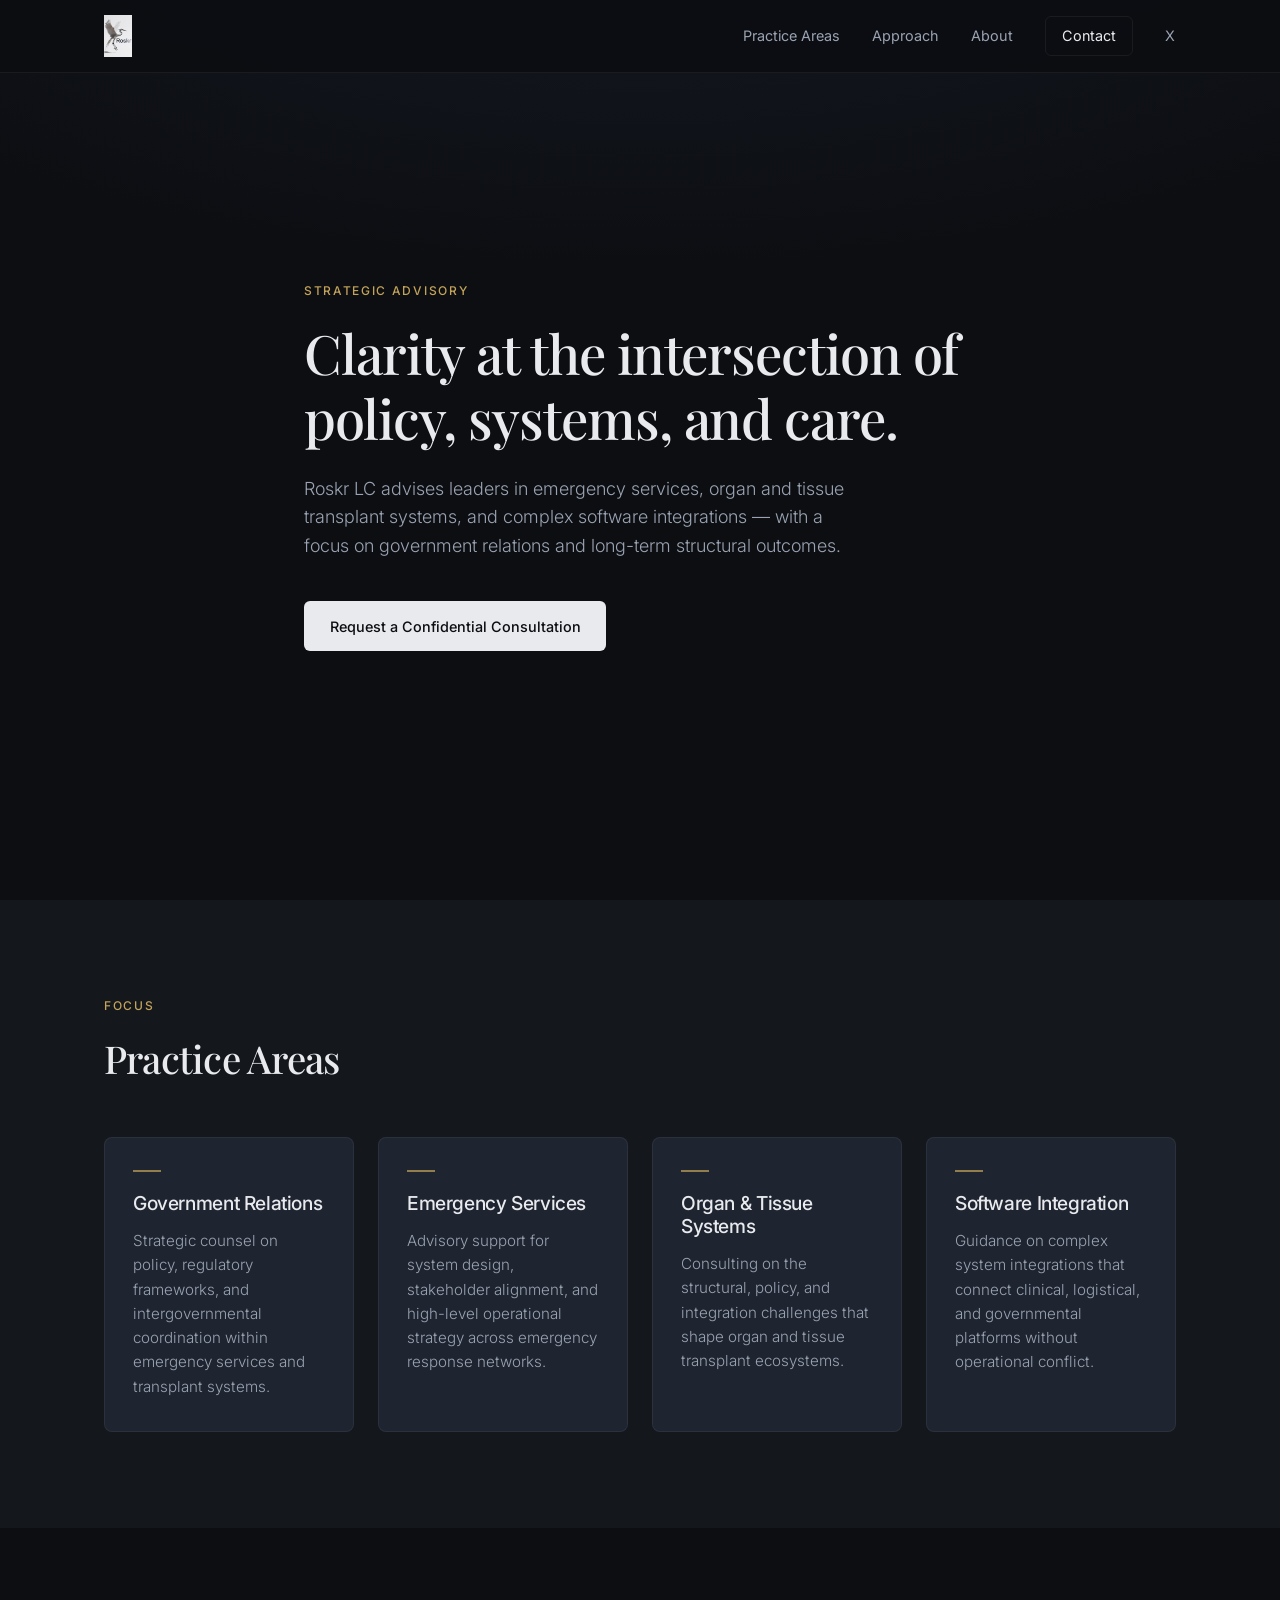
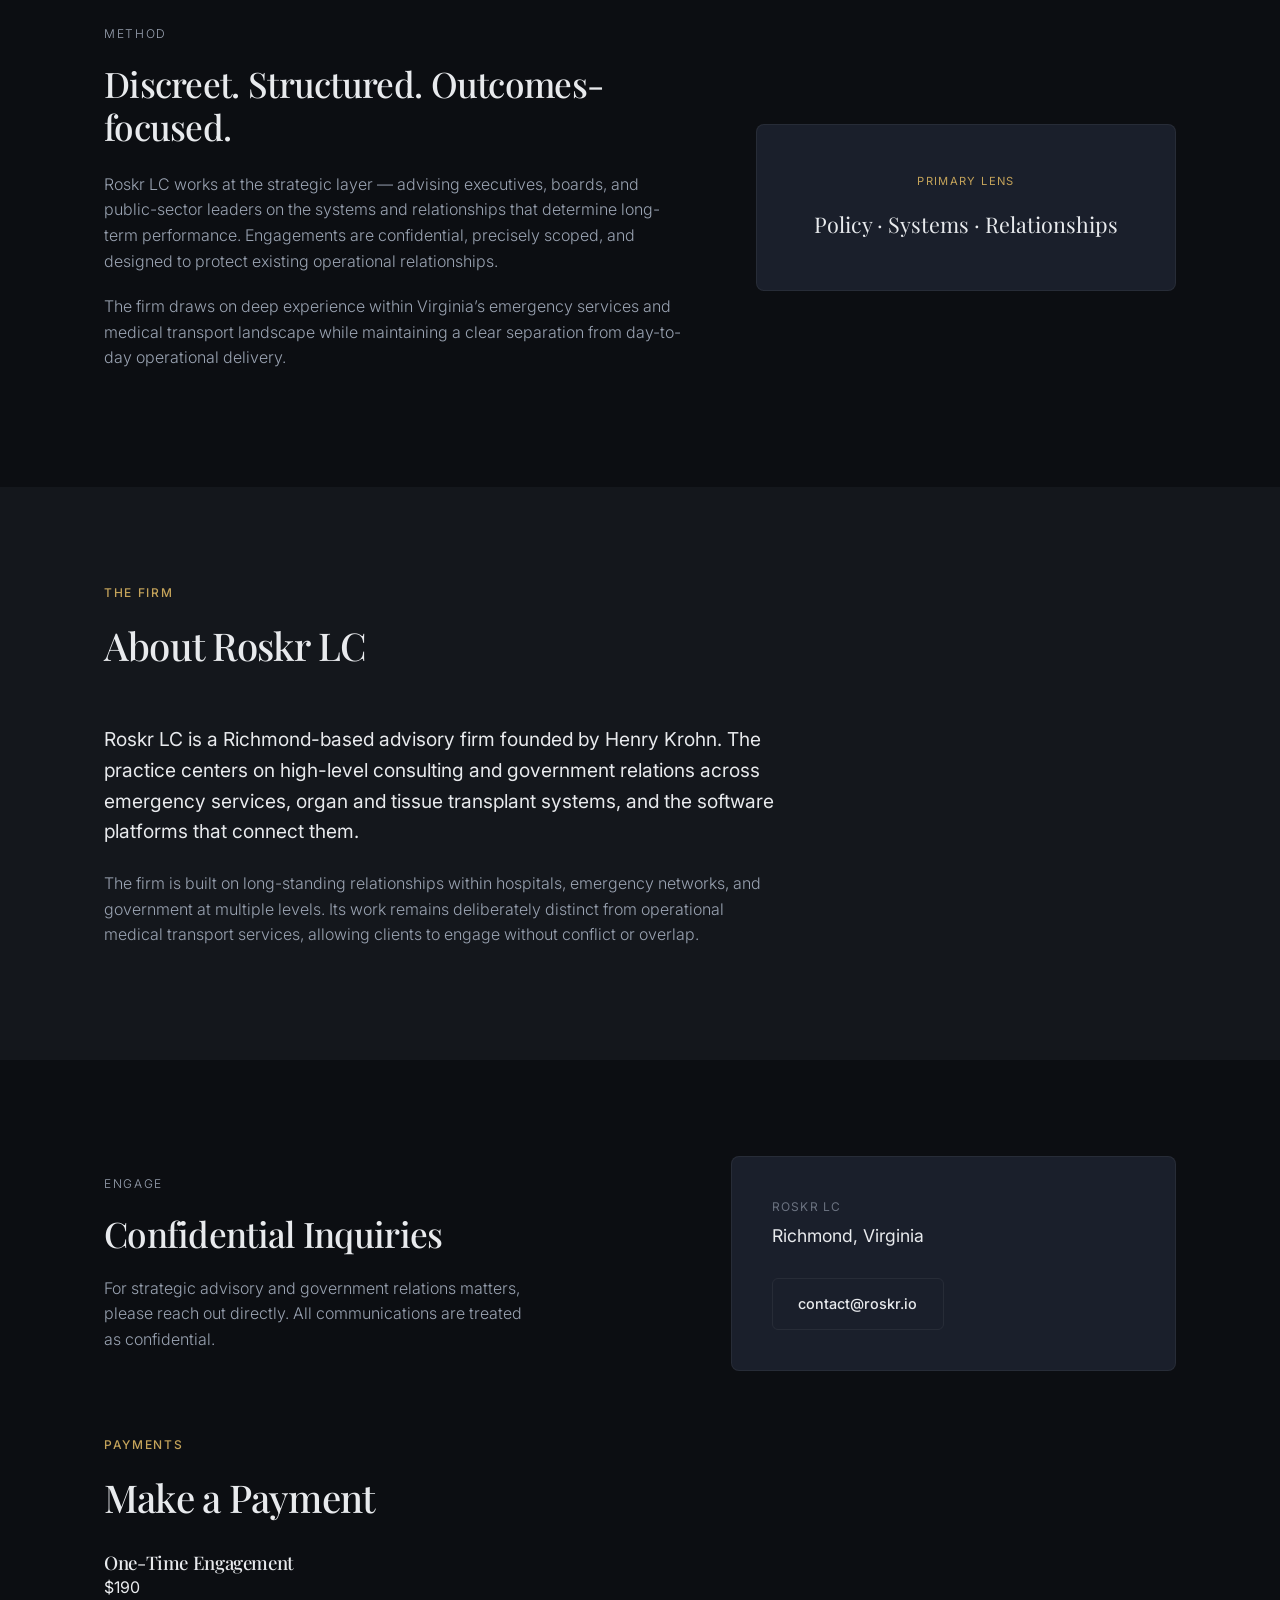
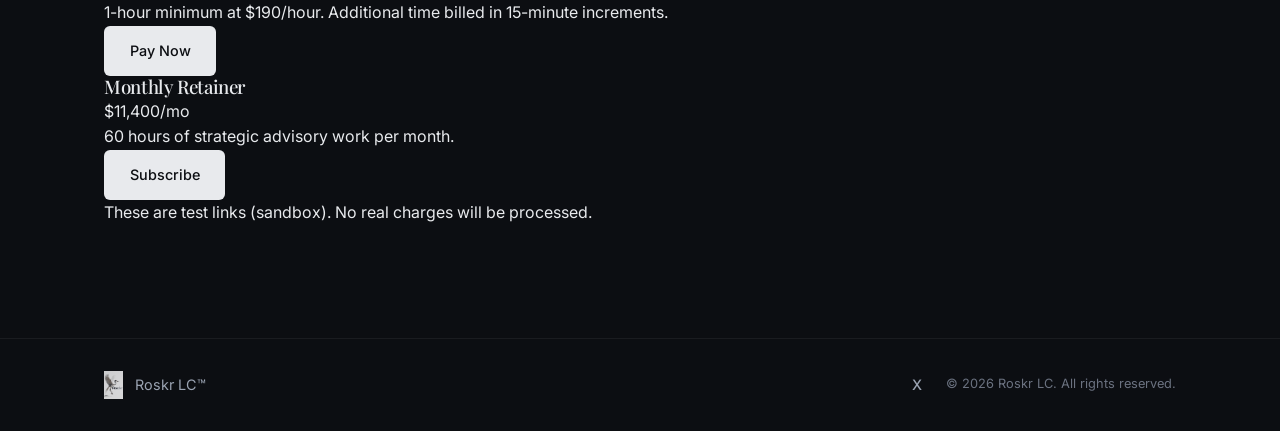
==== index.html @ a901e057 "Add Make a Payment section with Stripe test links" ====
<!DOCTYPE html>
<html lang="en">
<head>
  <meta charset="UTF-8">
  <meta name="viewport" content="width=device-width, initial-scale=1.0">
  <title>Roskr LC | Strategic Consulting & Government Relations</title>
  <meta name="description" content="Roskr LC provides high-level consulting and government relations services in emergency services, organ and tissue transplant systems, and software integrations.">
  <link rel="icon" type="image/png" href="favicon.png">
  <link rel="stylesheet" href="styles.css">
  <link rel="preconnect" href="https://fonts.googleapis.com">
  <link rel="preconnect" href="https://fonts.gstatic.com" crossorigin>
  <link href="https://fonts.googleapis.com/css2?family=Inter:wght@300;400;500;600&family=Playfair+Display:wght@500;600&display=swap" rel="stylesheet">
</head>
<body>
  <!-- Navigation -->
  <header class="header">
    <div class="container header-inner">
      <a href="#" class="logo">
        <img src="logo.png" alt="Roskr" class="logo-img">
      </a>

      <button class="nav-toggle" aria-label="Toggle menu" aria-expanded="false">
        <span></span>
        <span></span>
        <span></span>
      </button>

      <nav class="nav" id="main-nav">
        <a href="#practice">Practice Areas</a>
        <a href="#approach">Approach</a>
        <a href="#about">About</a>
        <a href="#contact" class="nav-cta">Contact</a>
        <a href="https://x.com/RoskrLC" target="_blank" rel="noopener noreferrer" class="nav-social" aria-label="Roskr LC on X">X</a>
      </nav>
    </div>
  </header>

  <!-- Hero -->
  <section class="hero">
    <div class="container hero-content">
      <p class="eyebrow">Strategic Advisory</p>
      <h1>Clarity at the intersection of policy, systems, and care.</h1>
      <p class="hero-sub">
        Roskr LC advises leaders in emergency services, organ and tissue transplant systems, and complex software integrations — with a focus on government relations and long-term structural outcomes.
      </p>
      <a href="#contact" class="btn btn-primary">Request a Confidential Consultation</a>
    </div>
  </section>

  <!-- Practice Areas -->
  <section id="practice" class="section practice">
    <div class="container">
      <div class="section-header">
        <p class="eyebrow">Focus</p>
        <h2>Practice Areas</h2>
      </div>
      <div class="practice-grid">
        <article class="practice-card">
          <div class="card-accent"></div>
          <h3>Government Relations</h3>
          <p>Strategic counsel on policy, regulatory frameworks, and intergovernmental coordination within emergency services and transplant systems.</p>
        </article>
        <article class="practice-card">
          <div class="card-accent"></div>
          <h3>Emergency Services</h3>
          <p>Advisory support for system design, stakeholder alignment, and high-level operational strategy across emergency response networks.</p>
        </article>
        <article class="practice-card">
          <div class="card-accent"></div>
          <h3>Organ & Tissue Systems</h3>
          <p>Consulting on the structural, policy, and integration challenges that shape organ and tissue transplant ecosystems.</p>
        </article>
        <article class="practice-card">
          <div class="card-accent"></div>
          <h3>Software Integration</h3>
          <p>Guidance on complex system integrations that connect clinical, logistical, and governmental platforms without operational conflict.</p>
        </article>
      </div>
    </div>
  </section>

  <!-- Approach -->
  <section id="approach" class="section approach">
    <div class="container approach-inner">
      <div class="approach-text">
        <p class="eyebrow">Method</p>
        <h2>Discreet. Structured. Outcomes-focused.</h2>
        <p>
          Roskr LC works at the strategic layer — advising executives, boards, and public-sector leaders on the systems and relationships that determine long-term performance. Engagements are confidential, precisely scoped, and designed to protect existing operational relationships.
        </p>
        <p>
          The firm draws on deep experience within Virginia’s emergency services and medical transport landscape while maintaining a clear separation from day-to-day operational delivery.
        </p>
      </div>
      <div class="approach-visual">
        <div class="visual-panel">
          <span class="visual-label">Primary Lens</span>
          <p>Policy · Systems · Relationships</p>
        </div>
      </div>
    </div>
  </section>

  <!-- About -->
  <section id="about" class="section about">
    <div class="container">
      <div class="section-header">
        <p class="eyebrow">The Firm</p>
        <h2>About Roskr LC</h2>
      </div>
      <div class="about-content">
        <p class="lead">
          Roskr LC is a Richmond-based advisory firm founded by Henry Krohn. The practice centers on high-level consulting and government relations across emergency services, organ and tissue transplant systems, and the software platforms that connect them.
        </p>
        <p>
          The firm is built on long-standing relationships within hospitals, emergency networks, and government at multiple levels. Its work remains deliberately distinct from operational medical transport services, allowing clients to engage without conflict or overlap.
        </p>
      </div>
    </div>
  </section>

  <!-- Contact -->
  <section id="contact" class="section contact">
    <div class="container contact-inner">
      <div class="contact-text">
        <p class="eyebrow">Engage</p>
        <h2>Confidential Inquiries</h2>
        <p>
          For strategic advisory and government relations matters, please reach out directly. All communications are treated as confidential.
        </p>
      </div>
      <div class="contact-card">
        <p class="contact-label">Roskr LC</p>
        <p class="contact-detail">Richmond, Virginia</p>
        <a href="mailto:contact@roskr.io" class="btn btn-secondary">contact@roskr.io</a>
      </div>
    </div>

    <!-- Payments -->
    <div class="container payments-block">
      <div class="section-header" style="margin-top: 4rem; margin-bottom: 2rem;">
        <p class="eyebrow">Payments</p>
        <h2>Make a Payment</h2>
      </div>
      <div class="payments-grid">
        <div class="payment-card">
          <h3>One-Time Engagement</h3>
          <p class="payment-price">$190</p>
          <p class="payment-desc">1-hour minimum at $190/hour. Additional time billed in 15-minute increments.</p>
          <a href="https://buy.stripe.com/test_cNi00jgn78kScLZ8E8cwg00" target="_blank" rel="noopener" class="btn btn-primary">Pay Now</a>
        </div>
        <div class="payment-card">
          <h3>Monthly Retainer</h3>
          <p class="payment-price">$11,400<span>/mo</span></p>
          <p class="payment-desc">60 hours of strategic advisory work per month.</p>
          <a href="https://buy.stripe.com/test_aFa7sLeeZ30y6nBaMgcwg01" target="_blank" rel="noopener" class="btn btn-primary">Subscribe</a>
        </div>
      </div>
      <p class="payment-note">These are test links (sandbox). No real charges will be processed.</p>
    </div>
  </section>

  <!-- Footer -->
  <footer class="footer">
    <div class="container footer-inner">
      <div class="footer-brand">
        <img src="logo.png" alt="Roskr" class="footer-logo">
        <span>Roskr LC™</span>
      </div>
      <div class="footer-right">
        <a href="https://x.com/RoskrLC" target="_blank" rel="noopener noreferrer" class="footer-x">X</a>
        <p class="footer-copy">© 2026 Roskr LC. All rights reserved.</p>
      </div>
    </div>
  </footer>

  <script>
    const toggle = document.querySelector('.nav-toggle');
    const nav = document.getElementById('main-nav');

    toggle.addEventListener('click', () => {
      const isOpen = nav.classList.toggle('open');
      toggle.setAttribute('aria-expanded', isOpen);
      toggle.classList.toggle('active', isOpen);
    });

    // Close menu when a link is clicked
    nav.querySelectorAll('a').forEach(link => {
      link.addEventListener('click', () => {
        nav.classList.remove('open');
        toggle.classList.remove('active');
        toggle.setAttribute('aria-expanded', 'false');
      });
    });
  </script>
</body>
</html>
---- styles.css ----
/* ========================================
   Roskr LC — Elevated Dark Theme
   Dominant: Charcoal + Navy
   Accent: Minimal muted gold
   ======================================== */

:root {
  --bg-deep: #0c0e12;
  --bg-charcoal: #14171c;
  --bg-navy: #1a1f2b;
  --bg-card: #1e2430;
  --text-primary: #e8eaed;
  --text-secondary: #9aa3b2;
  --text-muted: #6b7280;
  --accent-gold: #c4a35a;
  --accent-gold-soft: rgba(196, 163, 90, 0.15);
  --border-subtle: rgba(255, 255, 255, 0.06);
  --radius: 6px;
  --max-width: 1120px;
}

*,
*::before,
*::after {
  box-sizing: border-box;
  margin: 0;
  padding: 0;
}

html {
  scroll-behavior: smooth;
}

body {
  font-family: 'Inter', system-ui, -apple-system, sans-serif;
  background: var(--bg-deep);
  color: var(--text-primary);
  line-height: 1.6;
  font-weight: 400;
  -webkit-font-smoothing: antialiased;
}

h1, h2, h3 {
  font-family: 'Playfair Display', Georgia, serif;
  font-weight: 500;
  line-height: 1.2;
  letter-spacing: -0.02em;
}

a {
  color: inherit;
  text-decoration: none;
}

img {
  max-width: 100%;
  display: block;
}

.container {
  width: 100%;
  max-width: var(--max-width);
  margin: 0 auto;
  padding: 0 1.5rem;
}

/* ---------- Header ---------- */
.header {
  position: fixed;
  top: 0;
  left: 0;
  right: 0;
  z-index: 100;
  background: rgba(12, 14, 18, 0.92);
  backdrop-filter: blur(12px);
  border-bottom: 1px solid var(--border-subtle);
}

.header-inner {
  display: flex;
  align-items: center;
  justify-content: space-between;
  height: 72px;
  position: relative;
}

.logo {
  display: flex;
  align-items: center;
}

.logo-img {
  height: 42px;
  width: auto;
}

.nav {
  display: flex;
  align-items: center;
  gap: 2rem;
}

.nav a {
  font-size: 0.9rem;
  font-weight: 400;
  color: var(--text-secondary);
  transition: color 0.2s ease;
}

.nav a:hover {
  color: var(--text-primary);
}

.nav-cta {
  padding: 0.45rem 1rem;
  border: 1px solid var(--border-subtle);
  border-radius: var(--radius);
  color: var(--text-primary) !important;
  transition: border-color 0.2s ease, background 0.2s ease;
}

.nav-cta:hover {
  border-color: var(--accent-gold);
  background: var(--accent-gold-soft);
}

.nav-social {
  font-weight: 500;
  letter-spacing: 0.05em;
}

/* Hamburger button */
.nav-toggle {
  display: none;
  flex-direction: column;
  justify-content: center;
  gap: 5px;
  width: 32px;
  height: 32px;
  background: none;
  border: none;
  cursor: pointer;
  padding: 0;
  z-index: 110;
}

.nav-toggle span {
  display: block;
  width: 22px;
  height: 2px;
  background: var(--text-primary);
  transition: all 0.25s ease;
  border-radius: 1px;
}

.nav-toggle.active span:nth-child(1) {
  transform: translateY(7px) rotate(45deg);
}

.nav-toggle.active span:nth-child(2) {
  opacity: 0;
}

.nav-toggle.active span:nth-child(3) {
  transform: translateY(-7px) rotate(-45deg);
}

/* ---------- Hero ---------- */
.hero {
  min-height: 100vh;
  display: flex;
  align-items: center;
  padding: 8rem 0 6rem;
  background: 
    radial-gradient(ellipse 80% 50% at 50% -20%, rgba(26, 31, 43, 0.8), transparent),
    var(--bg-deep);
}

.hero-content {
  max-width: 720px;
}

.eyebrow {
  font-size: 0.75rem;
  font-weight: 500;
  letter-spacing: 0.14em;
  text-transform: uppercase;
  color: var(--accent-gold);
  margin-bottom: 1.25rem;
}

.hero h1 {
  font-size: clamp(2.4rem, 5vw, 3.4rem);
  margin-bottom: 1.5rem;
  color: var(--text-primary);
}

.hero-sub {
  font-size: 1.125rem;
  color: var(--text-secondary);
  max-width: 540px;
  margin-bottom: 2.5rem;
  font-weight: 300;
}

/* ---------- Buttons ---------- */
.btn {
  display: inline-block;
  padding: 0.85rem 1.6rem;
  font-size: 0.9rem;
  font-weight: 500;
  border-radius: var(--radius);
  transition: all 0.2s ease;
}

.btn-primary {
  background: var(--text-primary);
  color: var(--bg-deep);
}

.btn-primary:hover {
  background: #fff;
  transform: translateY(-1px);
}

.btn-secondary {
  border: 1px solid var(--border-subtle);
  color: var(--text-primary);
}

.btn-secondary:hover {
  border-color: var(--accent-gold);
  background: var(--accent-gold-soft);
}

/* ---------- Sections ---------- */
.section {
  padding: 6rem 0;
}

.section-header {
  margin-bottom: 3.5rem;
}

.section-header h2 {
  font-size: clamp(1.9rem, 3.5vw, 2.4rem);
  margin-top: 0.5rem;
}

/* ---------- Practice Areas ---------- */
.practice {
  background: var(--bg-charcoal);
}

.practice-grid {
  display: grid;
  grid-template-columns: repeat(auto-fit, minmax(240px, 1fr));
  gap: 1.5rem;
}

.practice-card {
  background: var(--bg-card);
  border: 1px solid var(--border-subtle);
  border-radius: 8px;
  padding: 2rem 1.75rem;
  position: relative;
  transition: border-color 0.25s ease, transform 0.25s ease;
}

.practice-card:hover {
  border-color: rgba(196, 163, 90, 0.25);
  transform: translateY(-2px);
}

.card-accent {
  width: 28px;
  height: 2px;
  background: var(--accent-gold);
  margin-bottom: 1.25rem;
  opacity: 0.7;
}

.practice-card h3 {
  font-size: 1.2rem;
  margin-bottom: 0.85rem;
  font-family: 'Inter', sans-serif;
  font-weight: 500;
}

.practice-card p {
  font-size: 0.95rem;
  color: var(--text-secondary);
  font-weight: 300;
}

/* ---------- Approach ---------- */
.approach {
  background: var(--bg-deep);
}

.approach-inner {
  display: grid;
  grid-template-columns: 1.4fr 1fr;
  gap: 4rem;
  align-items: center;
}

.approach-text h2 {
  font-size: clamp(1.8rem, 3vw, 2.2rem);
  margin: 0.75rem 0 1.5rem;
}

.approach-text p {
  color: var(--text-secondary);
  margin-bottom: 1.25rem;
  font-weight: 300;
}

.visual-panel {
  background: var(--bg-navy);
  border: 1px solid var(--border-subtle);
  border-radius: 8px;
  padding: 3rem 2.5rem;
  text-align: center;
}

.visual-label {
  display: block;
  font-size: 0.7rem;
  letter-spacing: 0.12em;
  text-transform: uppercase;
  color: var(--accent-gold);
  margin-bottom: 1rem;
}

.visual-panel p {
  font-family: 'Playfair Display', serif;
  font-size: 1.35rem;
  color: var(--text-primary);
}

/* ---------- About ---------- */
.about {
  background: var(--bg-charcoal);
}

.about-content {
  max-width: 680px;
}

.about-content .lead {
  font-size: 1.2rem;
  color: var(--text-primary);
  margin-bottom: 1.5rem;
  font-weight: 400;
}

.about-content p {
  color: var(--text-secondary);
  font-weight: 300;
  margin-bottom: 1rem;
}

/* ---------- Contact ---------- */
.contact {
  background: var(--bg-deep);
  padding-bottom: 7rem;
}

.contact-inner {
  display: grid;
  grid-template-columns: 1.3fr 1fr;
  gap: 3rem;
  align-items: center;
}

.contact-text h2 {
  font-size: clamp(1.8rem, 3vw, 2.2rem);
  margin: 0.75rem 0 1.25rem;
}

.contact-text p {
  color: var(--text-secondary);
  font-weight: 300;
  max-width: 420px;
}

.contact-card {
  background: var(--bg-navy);
  border: 1px solid var(--border-subtle);
  border-radius: 8px;
  padding: 2.5rem;
}

.contact-label {
  font-size: 0.75rem;
  letter-spacing: 0.1em;
  text-transform: uppercase;
  color: var(--text-muted);
  margin-bottom: 0.35rem;
}

.contact-detail {
  font-size: 1.1rem;
  margin-bottom: 1.75rem;
  color: var(--text-primary);
}

/* ---------- Footer ---------- */
.footer {
  border-top: 1px solid var(--border-subtle);
  padding: 2rem 0;
  background: var(--bg-deep);
}

.footer-inner {
  display: flex;
  align-items: center;
  justify-content: space-between;
}

.footer-brand {
  display: flex;
  align-items: center;
  gap: 0.75rem;
  font-size: 0.9rem;
  color: var(--text-secondary);
}

.footer-logo {
  height: 28px;
  width: auto;
  opacity: 0.9;
}

.footer-right {
  display: flex;
  align-items: center;
  gap: 1.5rem;
}

.footer-x {
  font-size: 0.9rem;
  font-weight: 500;
  color: var(--text-secondary);
  transition: color 0.2s ease;
}

.footer-x:hover {
  color: var(--accent-gold);
}

.footer-copy {
  font-size: 0.8rem;
  color: var(--text-muted);
}

/* ---------- Responsive ---------- */
@media (max-width: 800px) {
  .nav-toggle {
    display: flex;
  }

  .nav {
    display: none;
    position: absolute;
    top: 72px;
    left: 0;
    right: 0;
    background: rgba(12, 14, 18, 0.98);
    backdrop-filter: blur(16px);
    flex-direction: column;
    align-items: stretch;
    gap: 0;
    padding: 1rem 0;
    border-bottom: 1px solid var(--border-subtle);
  }

  .nav.open {
    display: flex;
  }

  .nav a {
    padding: 1rem 1.5rem;
    font-size: 1rem;
    border-bottom: 1px solid var(--border-subtle);
  }

  .nav a:last-child {
    border-bottom: none;
  }

  .nav-cta {
    margin: 0.75rem 1.5rem;
    text-align: center;
  }

  .hero {
    padding: 7rem 0 4rem;
  }

  .approach-inner,
  .contact-inner {
    grid-template-columns: 1fr;
    gap: 2.5rem;
  }

  .footer-inner {
    flex-direction: column;
    gap: 1rem;
    text-align: center;
  }

  .footer-right {
    flex-direction: column;
    gap: 0.5rem;
  }
}

@media (max-width: 500px) {
  .practice-grid {
    grid-template-columns: 1fr;
  }
}
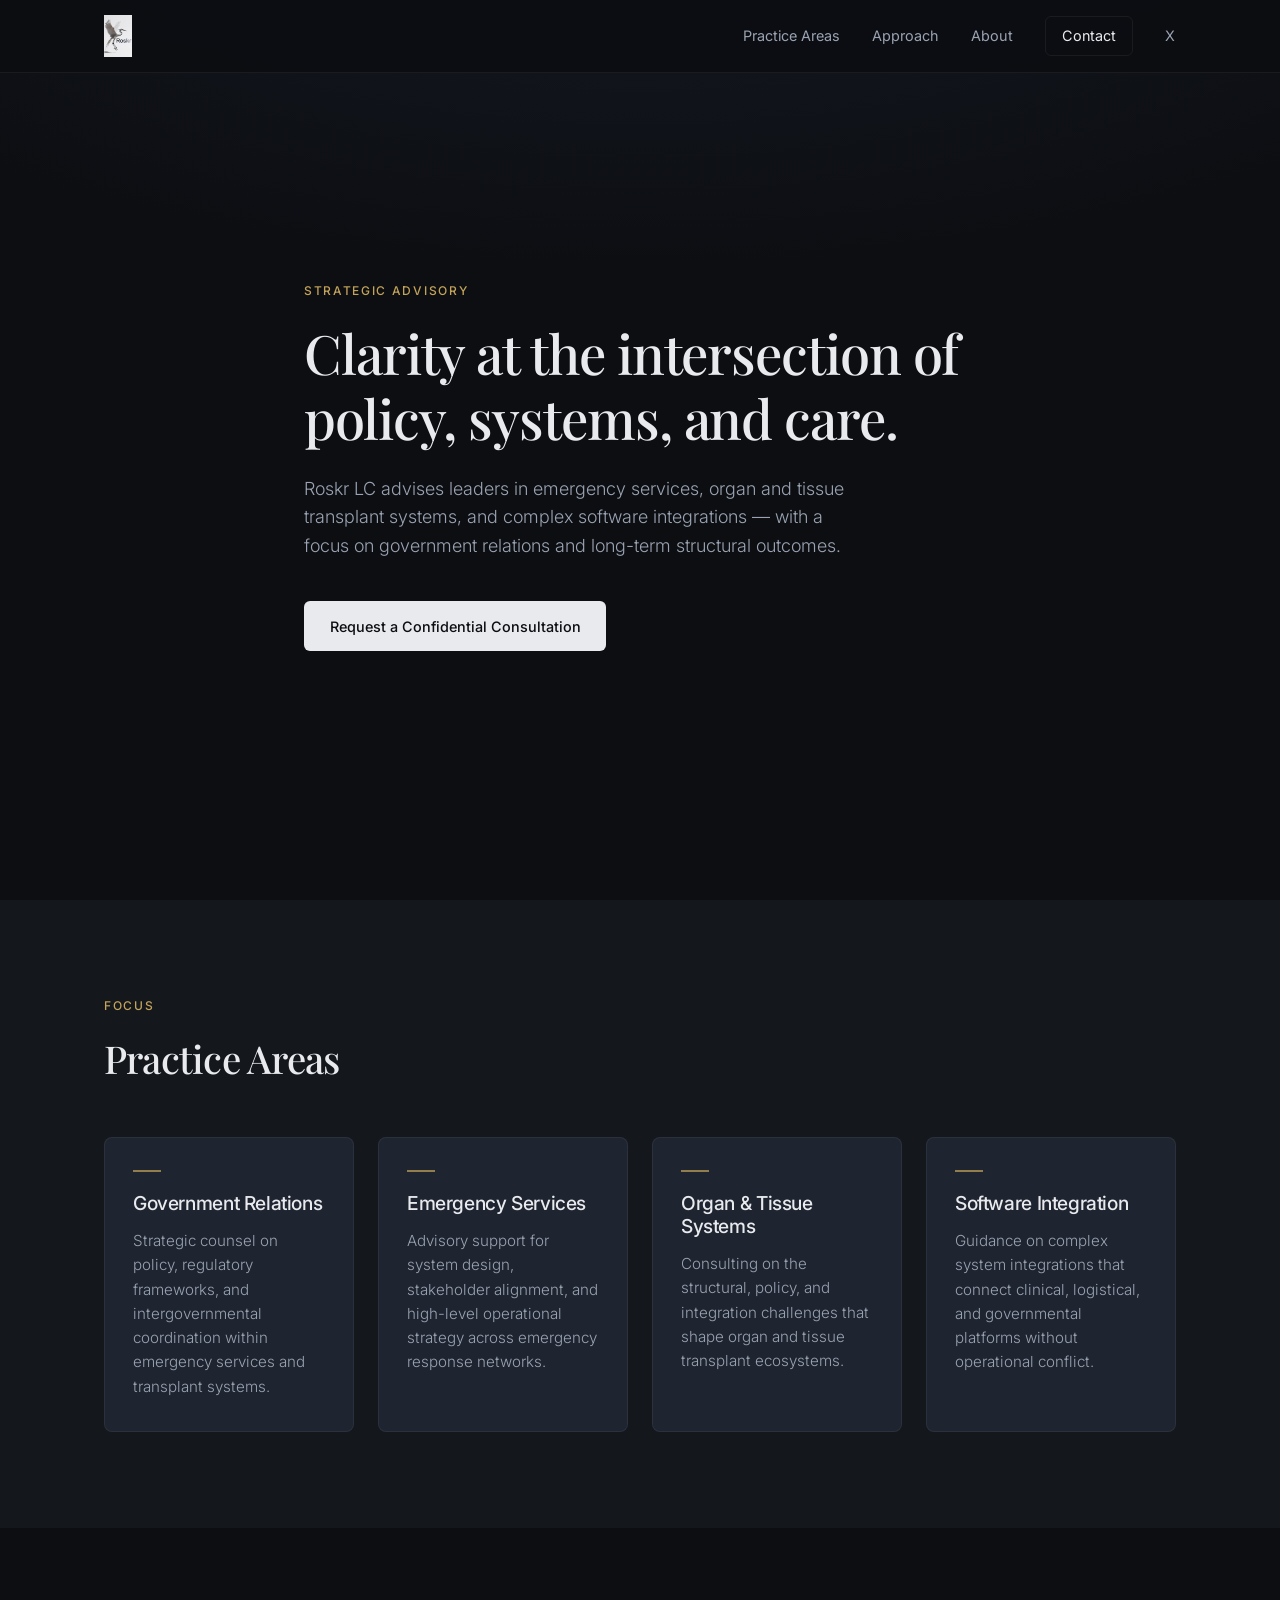
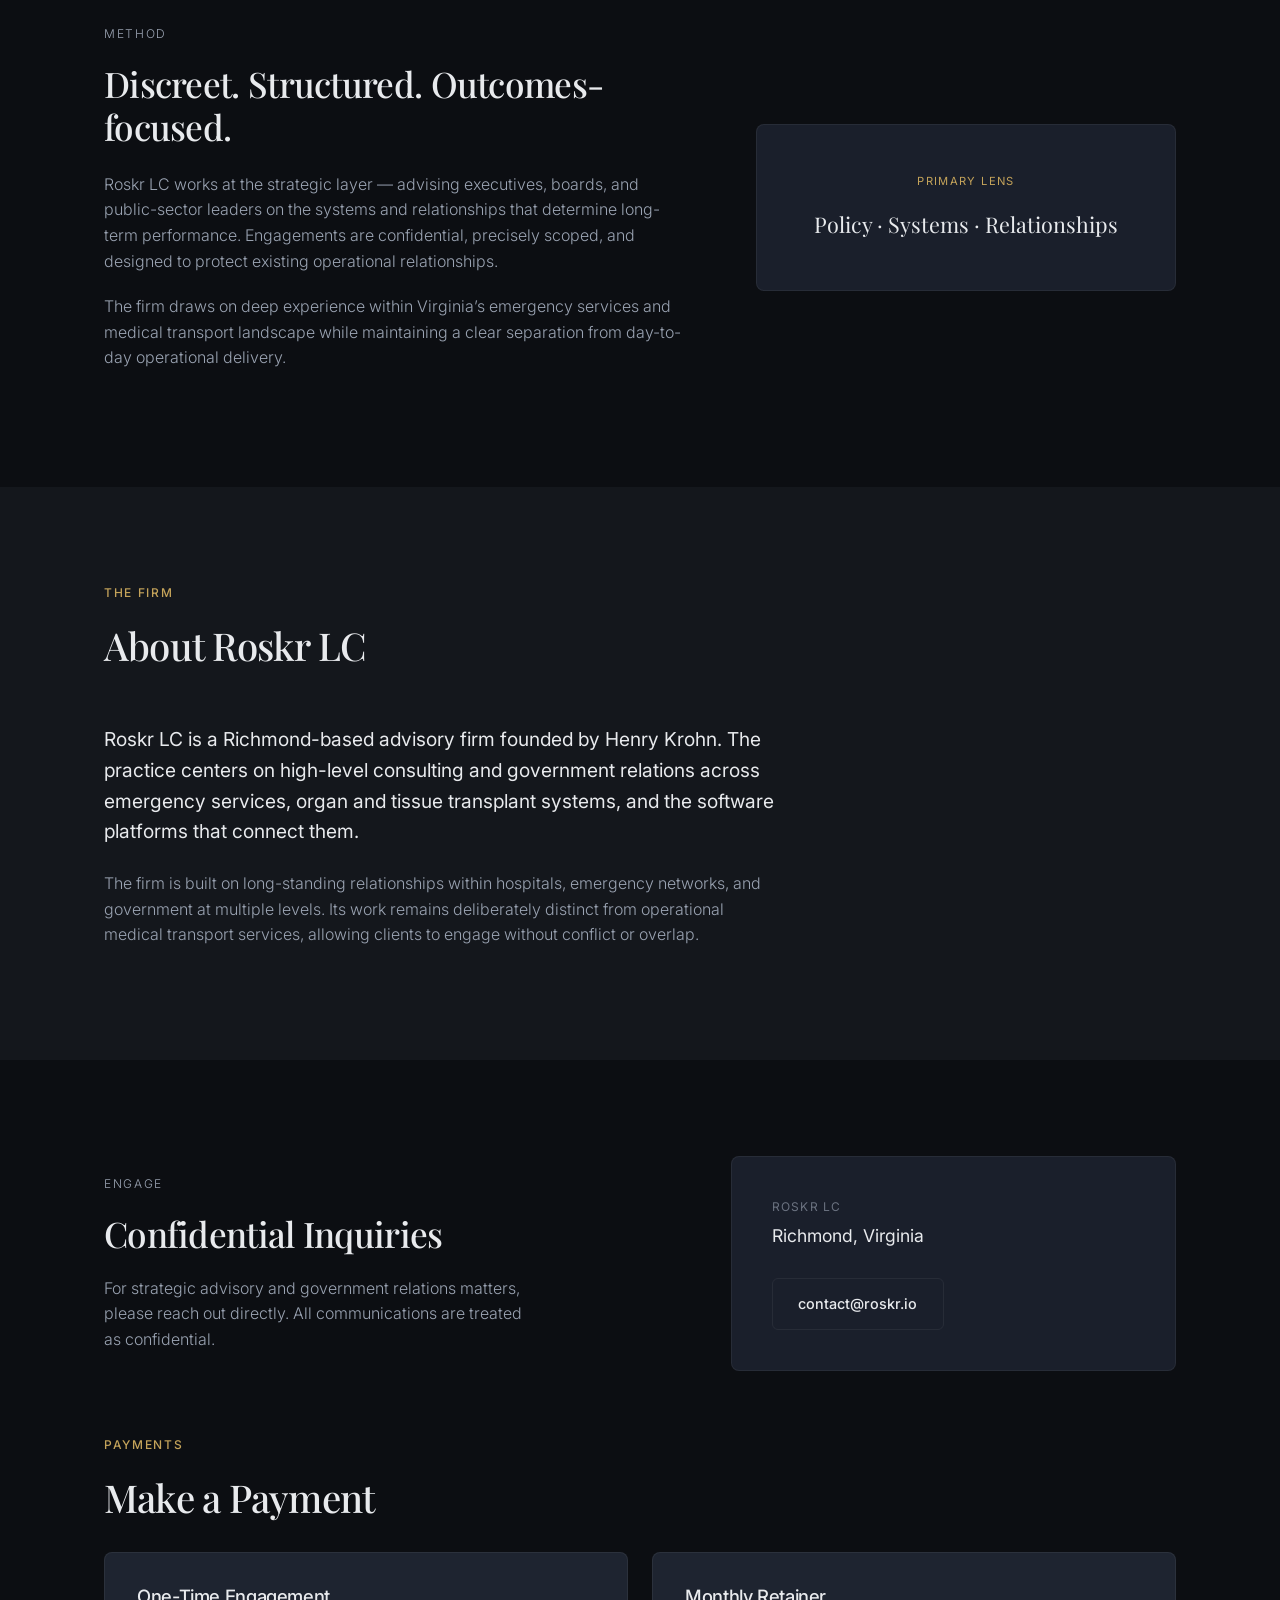
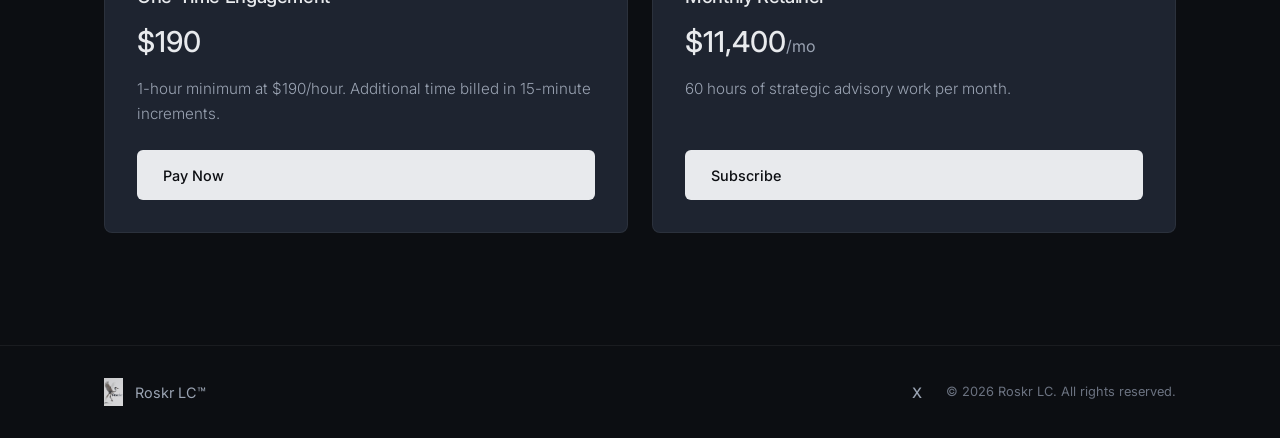
==== commit 5dfb08e5: "Switch payment links to live mode" ====
--- a/index.html
+++ b/index.html
@@ -147,16 +147,15 @@
           <h3>One-Time Engagement</h3>
           <p class="payment-price">$190</p>
           <p class="payment-desc">1-hour minimum at $190/hour. Additional time billed in 15-minute increments.</p>
-          <a href="https://buy.stripe.com/test_cNi00jgn78kScLZ8E8cwg00" target="_blank" rel="noopener" class="btn btn-primary">Pay Now</a>
+          <a href="https://buy.stripe.com/3cIfZhelK563eqT54JfnO00" target="_blank" rel="noopener" class="btn btn-primary">Pay Now</a>
         </div>
         <div class="payment-card">
           <h3>Monthly Retainer</h3>
           <p class="payment-price">$11,400<span>/mo</span></p>
           <p class="payment-desc">60 hours of strategic advisory work per month.</p>
-          <a href="https://buy.stripe.com/test_aFa7sLeeZ30y6nBaMgcwg01" target="_blank" rel="noopener" class="btn btn-primary">Subscribe</a>
+          <a href="https://buy.stripe.com/3cIdR97Xm56382v54JfnO01" target="_blank" rel="noopener" class="btn btn-primary">Subscribe</a>
         </div>
       </div>
-      <p class="payment-note">These are test links (sandbox). No real charges will be processed.</p>
     </div>
   </section>
 
--- a/styles.css
+++ b/styles.css
@@ -406,6 +406,61 @@
   color: var(--text-primary);
 }
 
+/* ---------- Payments ---------- */
+.payments-block {
+  margin-top: 1rem;
+}
+
+.payments-grid {
+  display: grid;
+  grid-template-columns: repeat(auto-fit, minmax(280px, 1fr));
+  gap: 1.5rem;
+}
+
+.payment-card {
+  background: var(--bg-card);
+  border: 1px solid var(--border-subtle);
+  border-radius: 8px;
+  padding: 2rem;
+  display: flex;
+  flex-direction: column;
+}
+
+.payment-card h3 {
+  font-family: 'Inter', sans-serif;
+  font-size: 1.15rem;
+  font-weight: 500;
+  margin-bottom: 0.75rem;
+}
+
+.payment-price {
+  font-size: 1.8rem;
+  font-weight: 500;
+  color: var(--text-primary);
+  margin-bottom: 0.75rem;
+}
+
+.payment-price span {
+  font-size: 1rem;
+  color: var(--text-secondary);
+  font-weight: 400;
+}
+
+.payment-desc {
+  font-size: 0.95rem;
+  color: var(--text-secondary);
+  font-weight: 300;
+  margin-bottom: 1.5rem;
+  flex-grow: 1;
+}
+
+.payment-note {
+  margin-top: 1.5rem;
+  font-size: 0.85rem;
+  color: var(--text-muted);
+  text-align: center;
+}
+
 /* ---------- Footer ---------- */
 .footer {
   border-top: 1px solid var(--border-subtle);
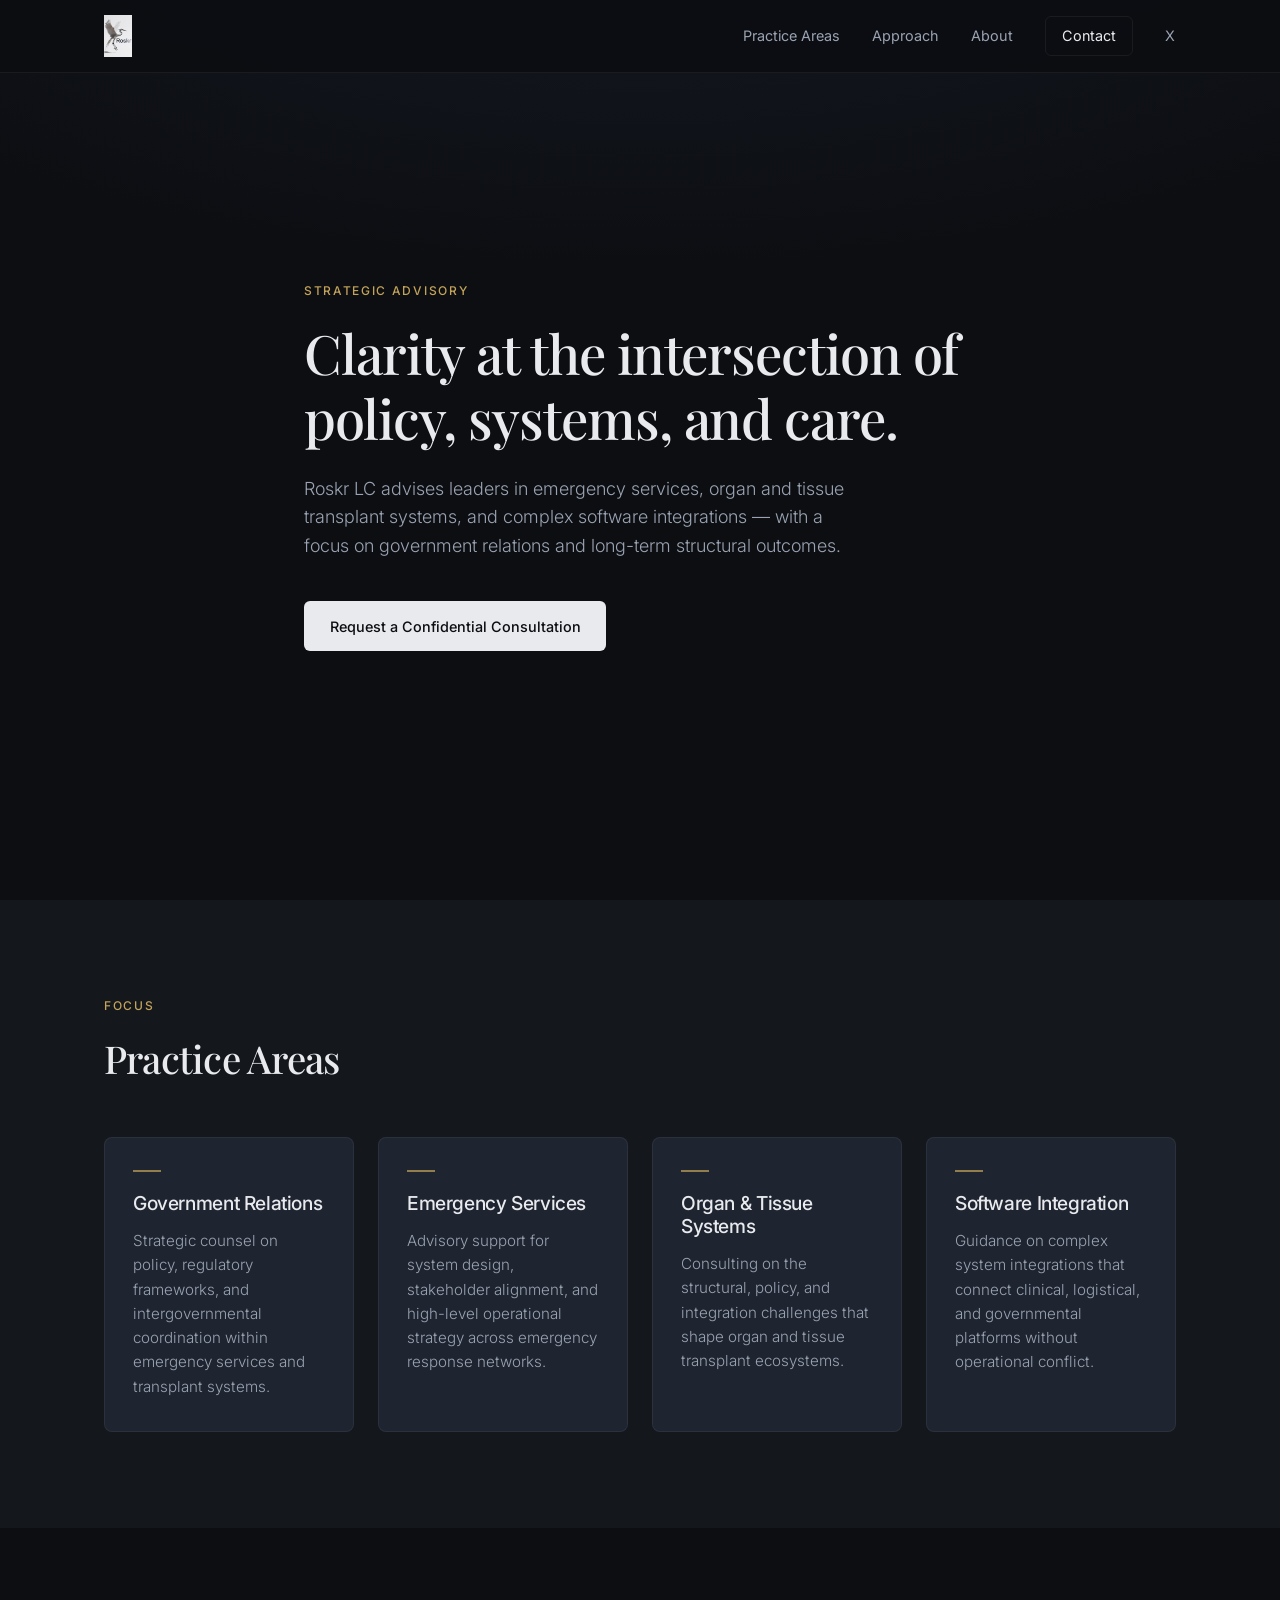
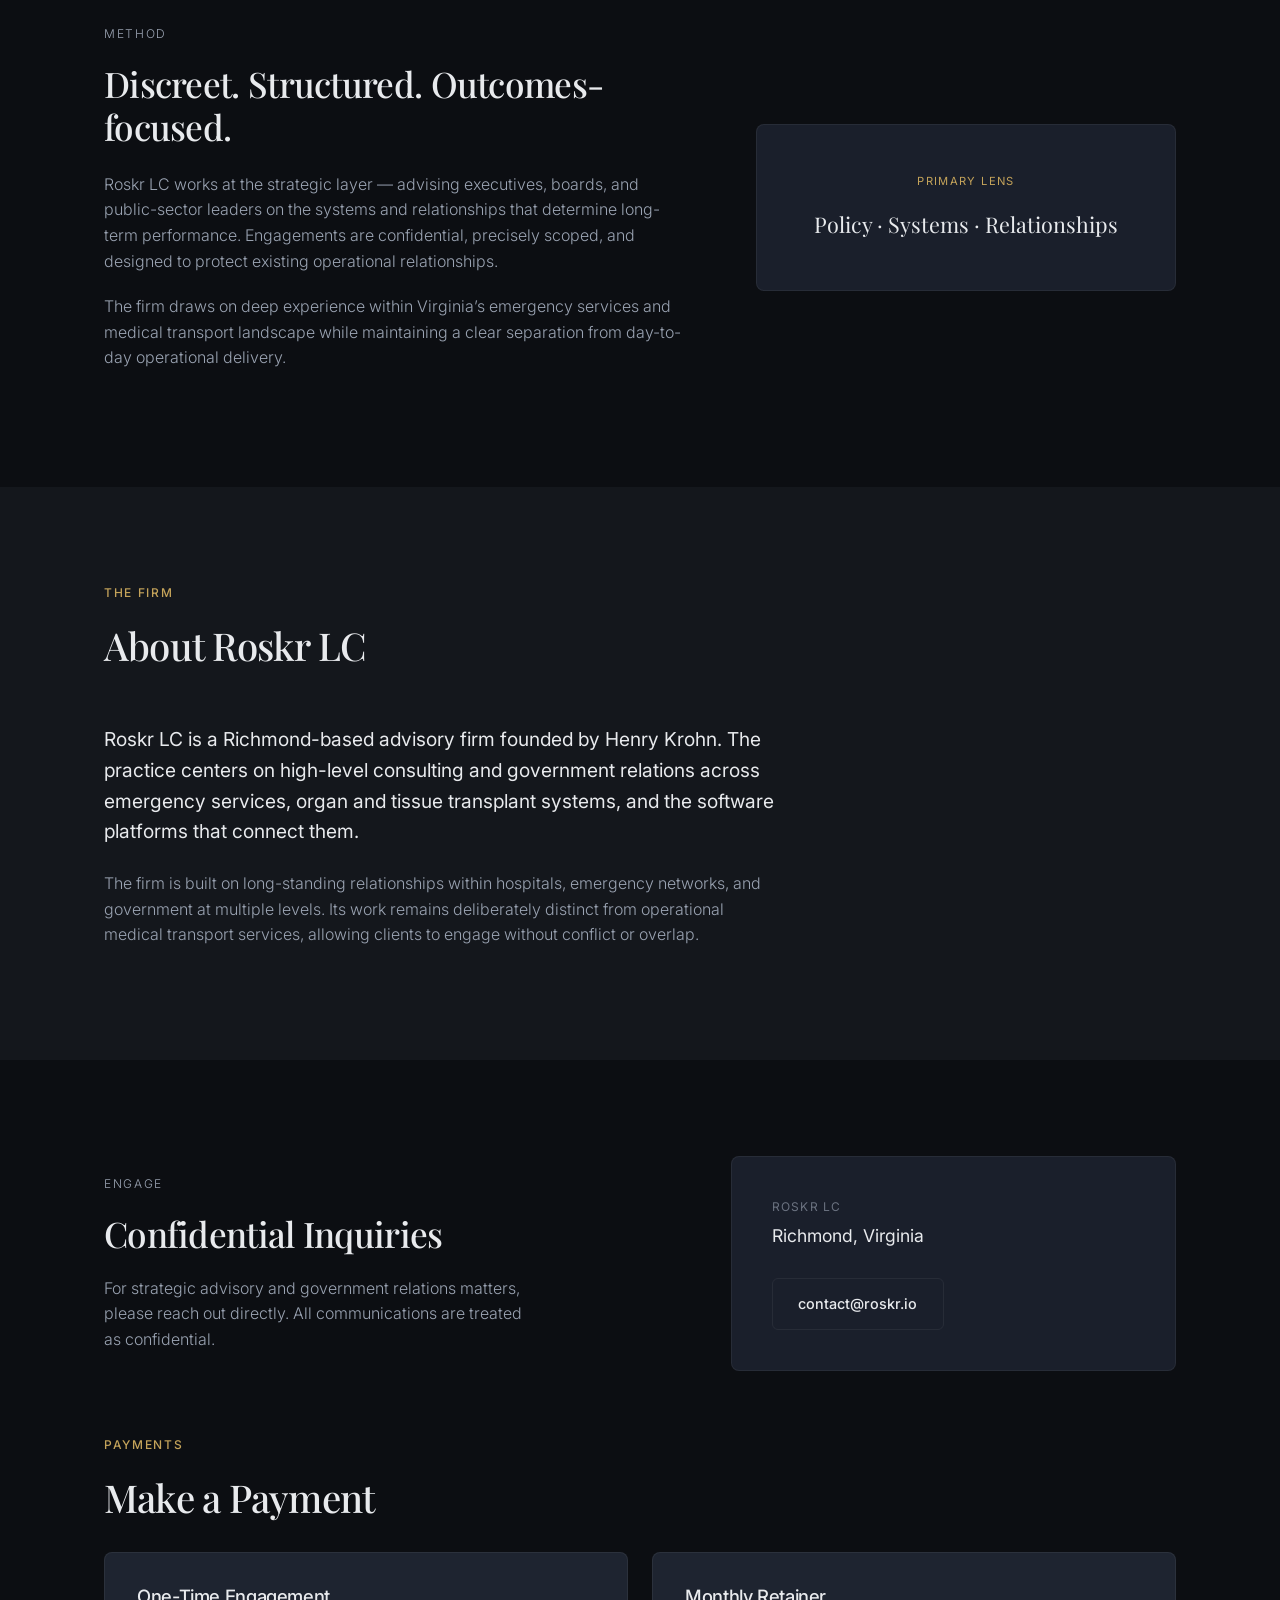
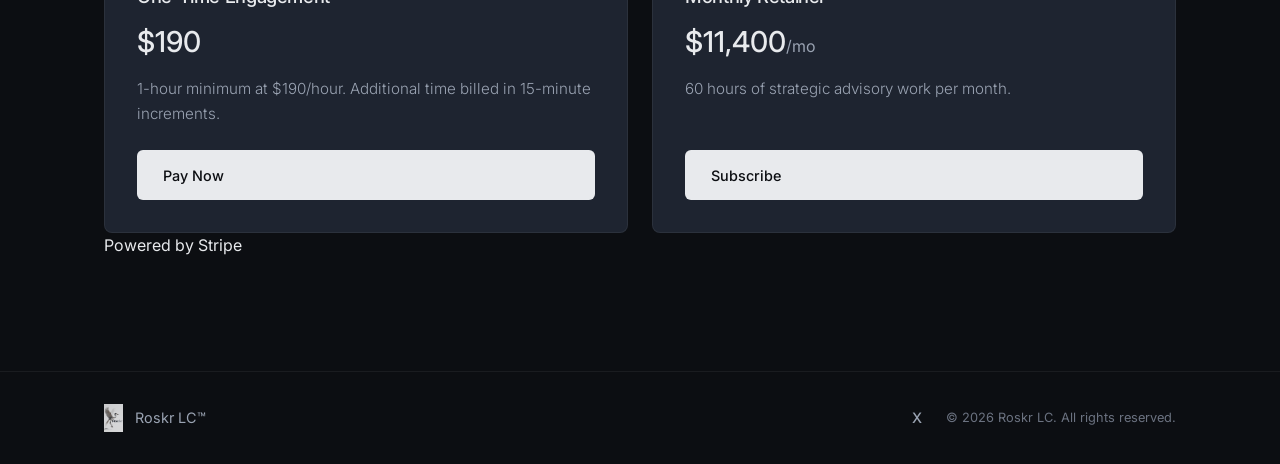
==== commit b85b73e0: "Add Powered by Stripe badge under payments" ====
--- a/index.html
+++ b/index.html
@@ -156,6 +156,9 @@
           <a href="https://buy.stripe.com/3cIdR97Xm56382v54JfnO01" target="_blank" rel="noopener" class="btn btn-primary">Subscribe</a>
         </div>
       </div>
+      <p class="powered-by">
+        <a href="https://stripe.com" target="_blank" rel="noopener noreferrer">Powered by Stripe</a>
+      </p>
     </div>
   </section>
 
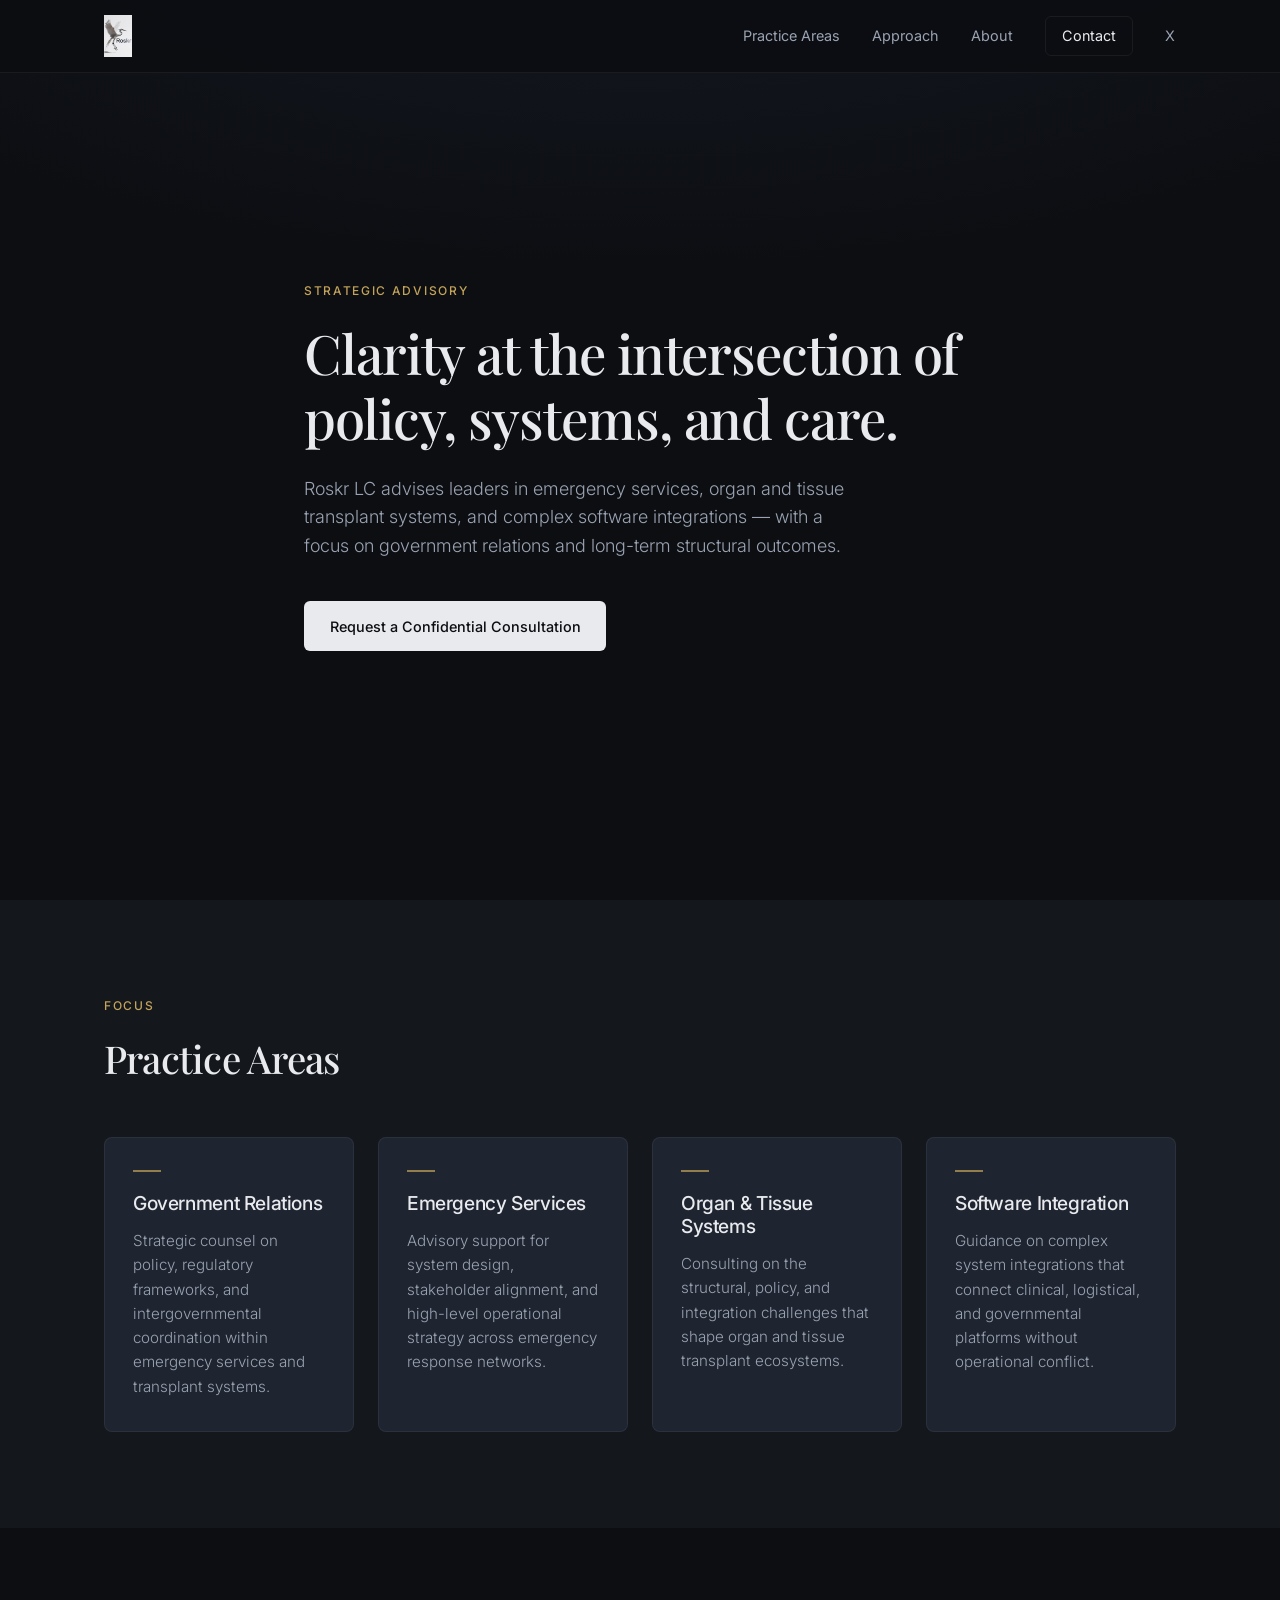
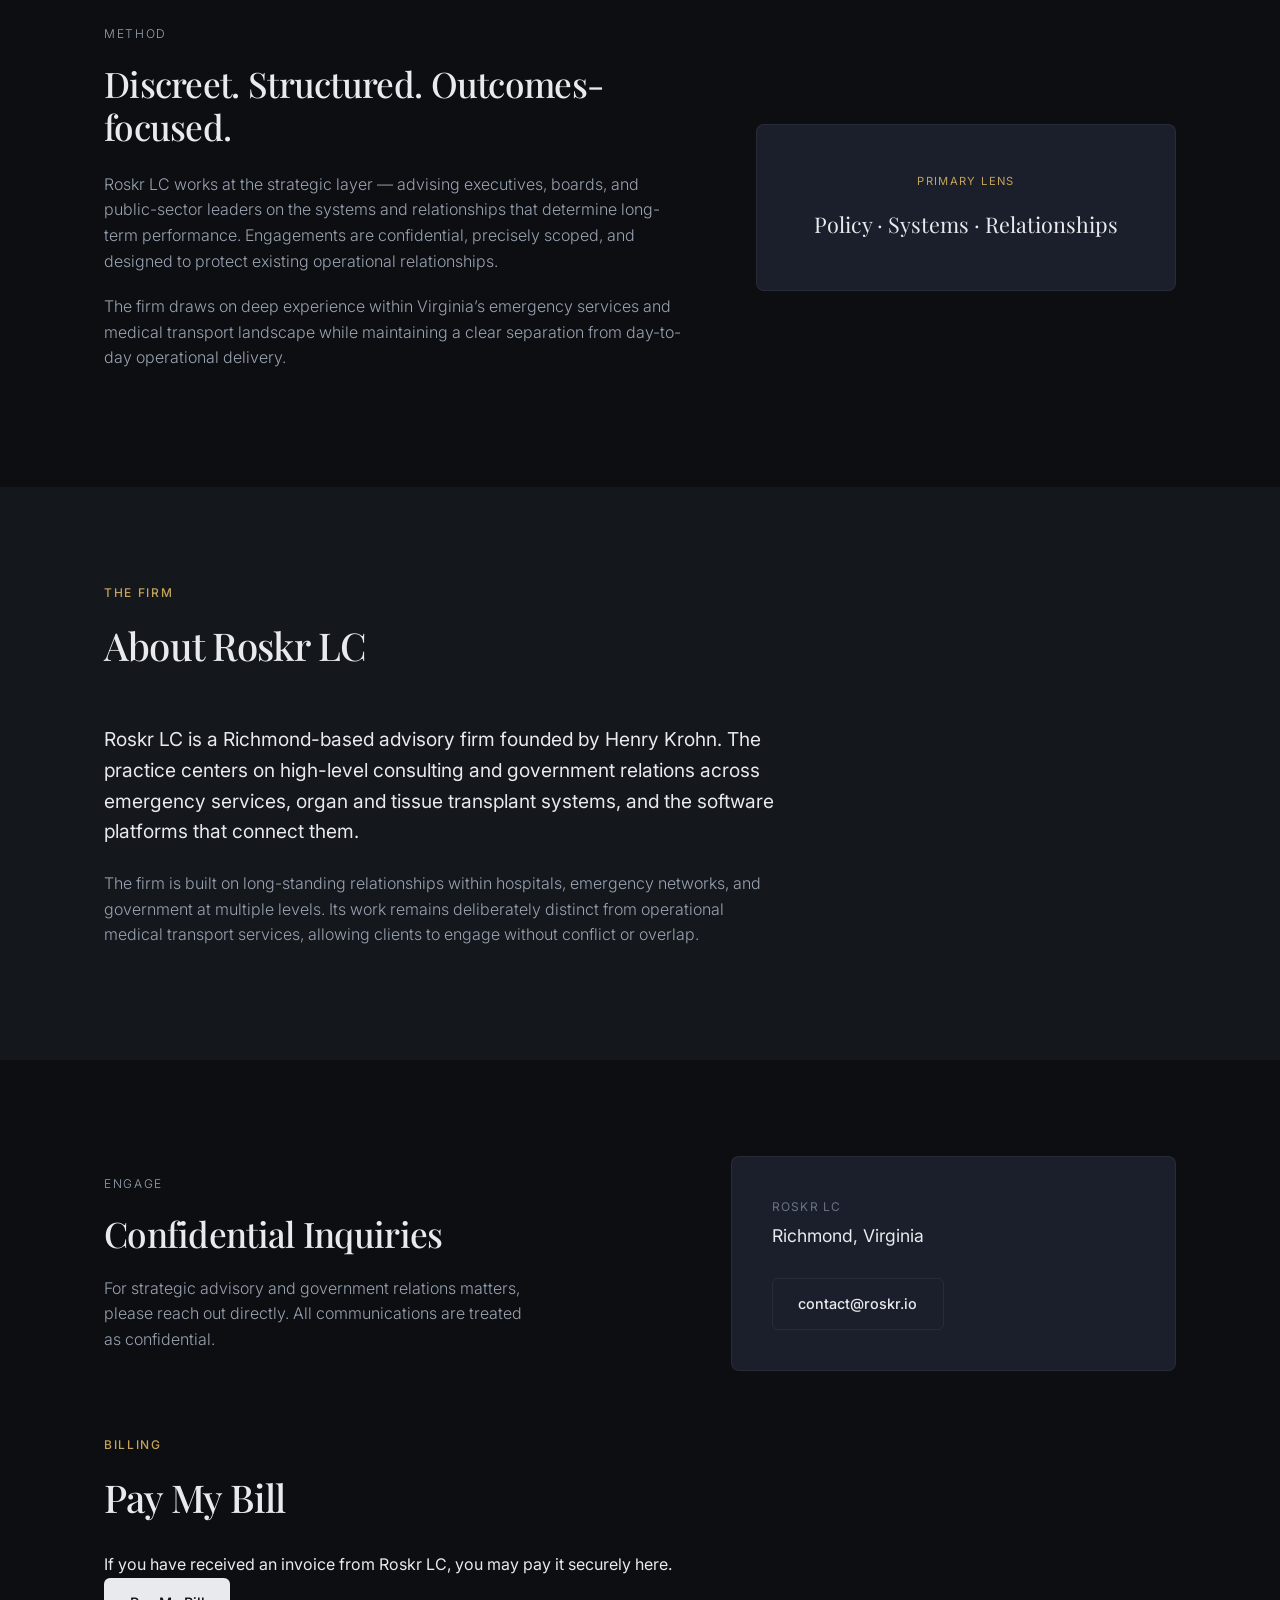
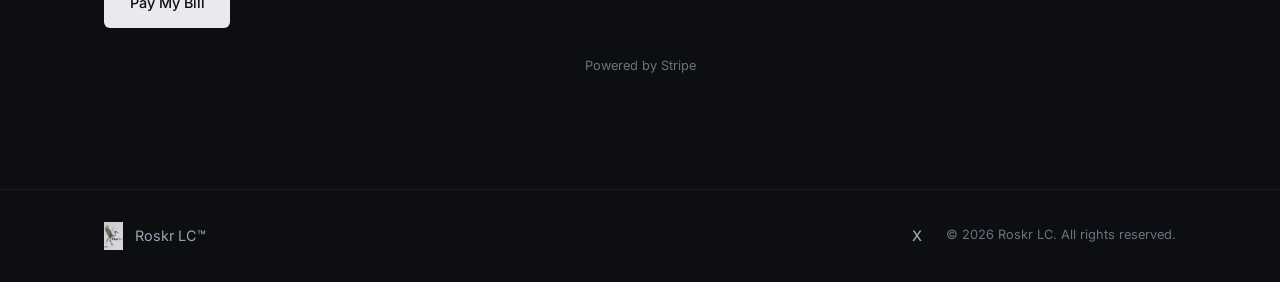
==== commit 26fce6da: "Simplify payments section to Pay My Bill (remove fixed prices)" ====
--- a/index.html
+++ b/index.html
@@ -139,22 +139,12 @@
     <!-- Payments -->
     <div class="container payments-block">
       <div class="section-header" style="margin-top: 4rem; margin-bottom: 2rem;">
-        <p class="eyebrow">Payments</p>
-        <h2>Make a Payment</h2>
+        <p class="eyebrow">Billing</p>
+        <h2>Pay My Bill</h2>
       </div>
-      <div class="payments-grid">
-        <div class="payment-card">
-          <h3>One-Time Engagement</h3>
-          <p class="payment-price">$190</p>
-          <p class="payment-desc">1-hour minimum at $190/hour. Additional time billed in 15-minute increments.</p>
-          <a href="https://buy.stripe.com/3cIfZhelK563eqT54JfnO00" target="_blank" rel="noopener" class="btn btn-primary">Pay Now</a>
-        </div>
-        <div class="payment-card">
-          <h3>Monthly Retainer</h3>
-          <p class="payment-price">$11,400<span>/mo</span></p>
-          <p class="payment-desc">60 hours of strategic advisory work per month.</p>
-          <a href="https://buy.stripe.com/3cIdR97Xm56382v54JfnO01" target="_blank" rel="noopener" class="btn btn-primary">Subscribe</a>
-        </div>
+      <div class="pay-bill-card">
+        <p>If you have received an invoice from Roskr LC, you may pay it securely here.</p>
+        <a href="https://buy.stripe.com/3cIfZhelK563eqT54JfnO00" target="_blank" rel="noopener" class="btn btn-primary">Pay My Bill</a>
       </div>
       <p class="powered-by">
         <a href="https://stripe.com" target="_blank" rel="noopener noreferrer">Powered by Stripe</a>
--- a/styles.css
+++ b/styles.css
@@ -454,11 +454,20 @@
   flex-grow: 1;
 }
 
-.payment-note {
-  margin-top: 1.5rem;
-  font-size: 0.85rem;
+.powered-by {
+  margin-top: 1.75rem;
+  text-align: center;
+  font-size: 0.8rem;
   color: var(--text-muted);
-  text-align: center;
+}
+
+.powered-by a {
+  color: var(--text-muted);
+  transition: color 0.2s ease;
+}
+
+.powered-by a:hover {
+  color: var(--text-secondary);
 }
 
 /* ---------- Footer ---------- */
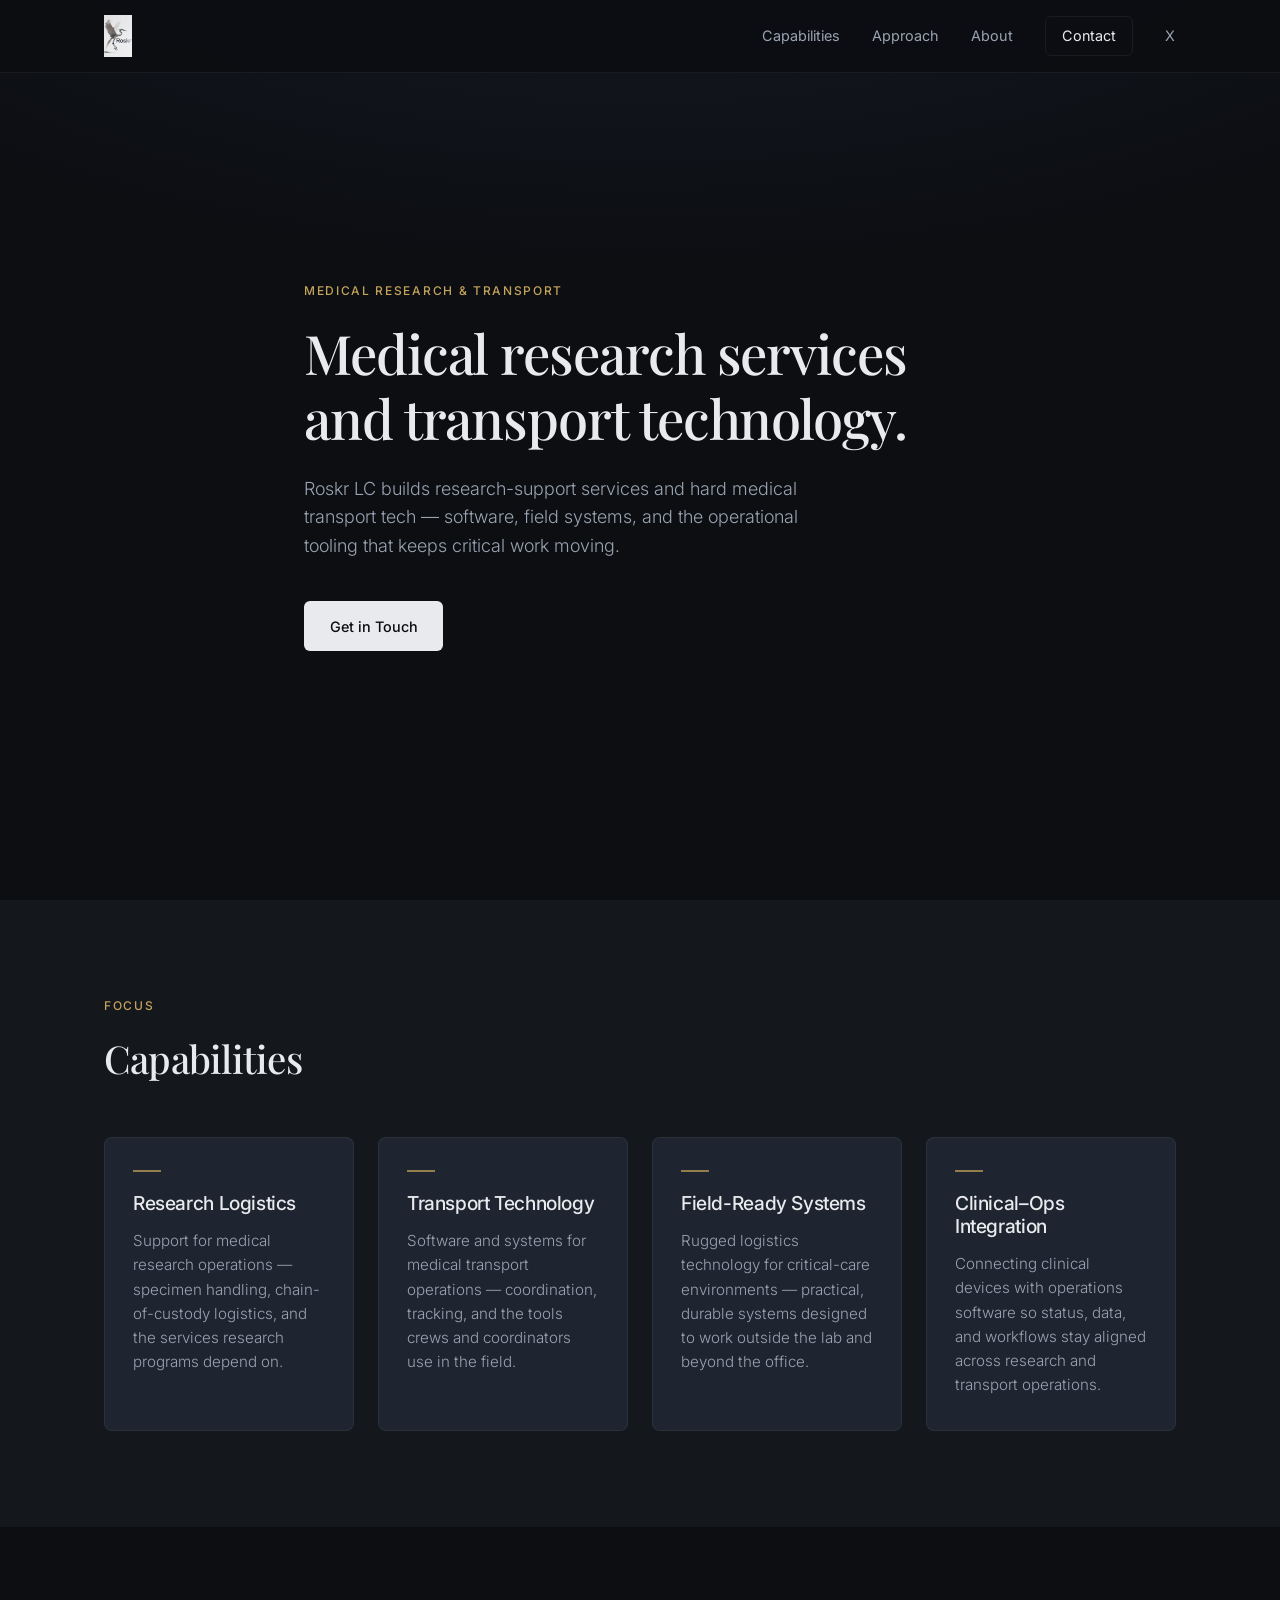
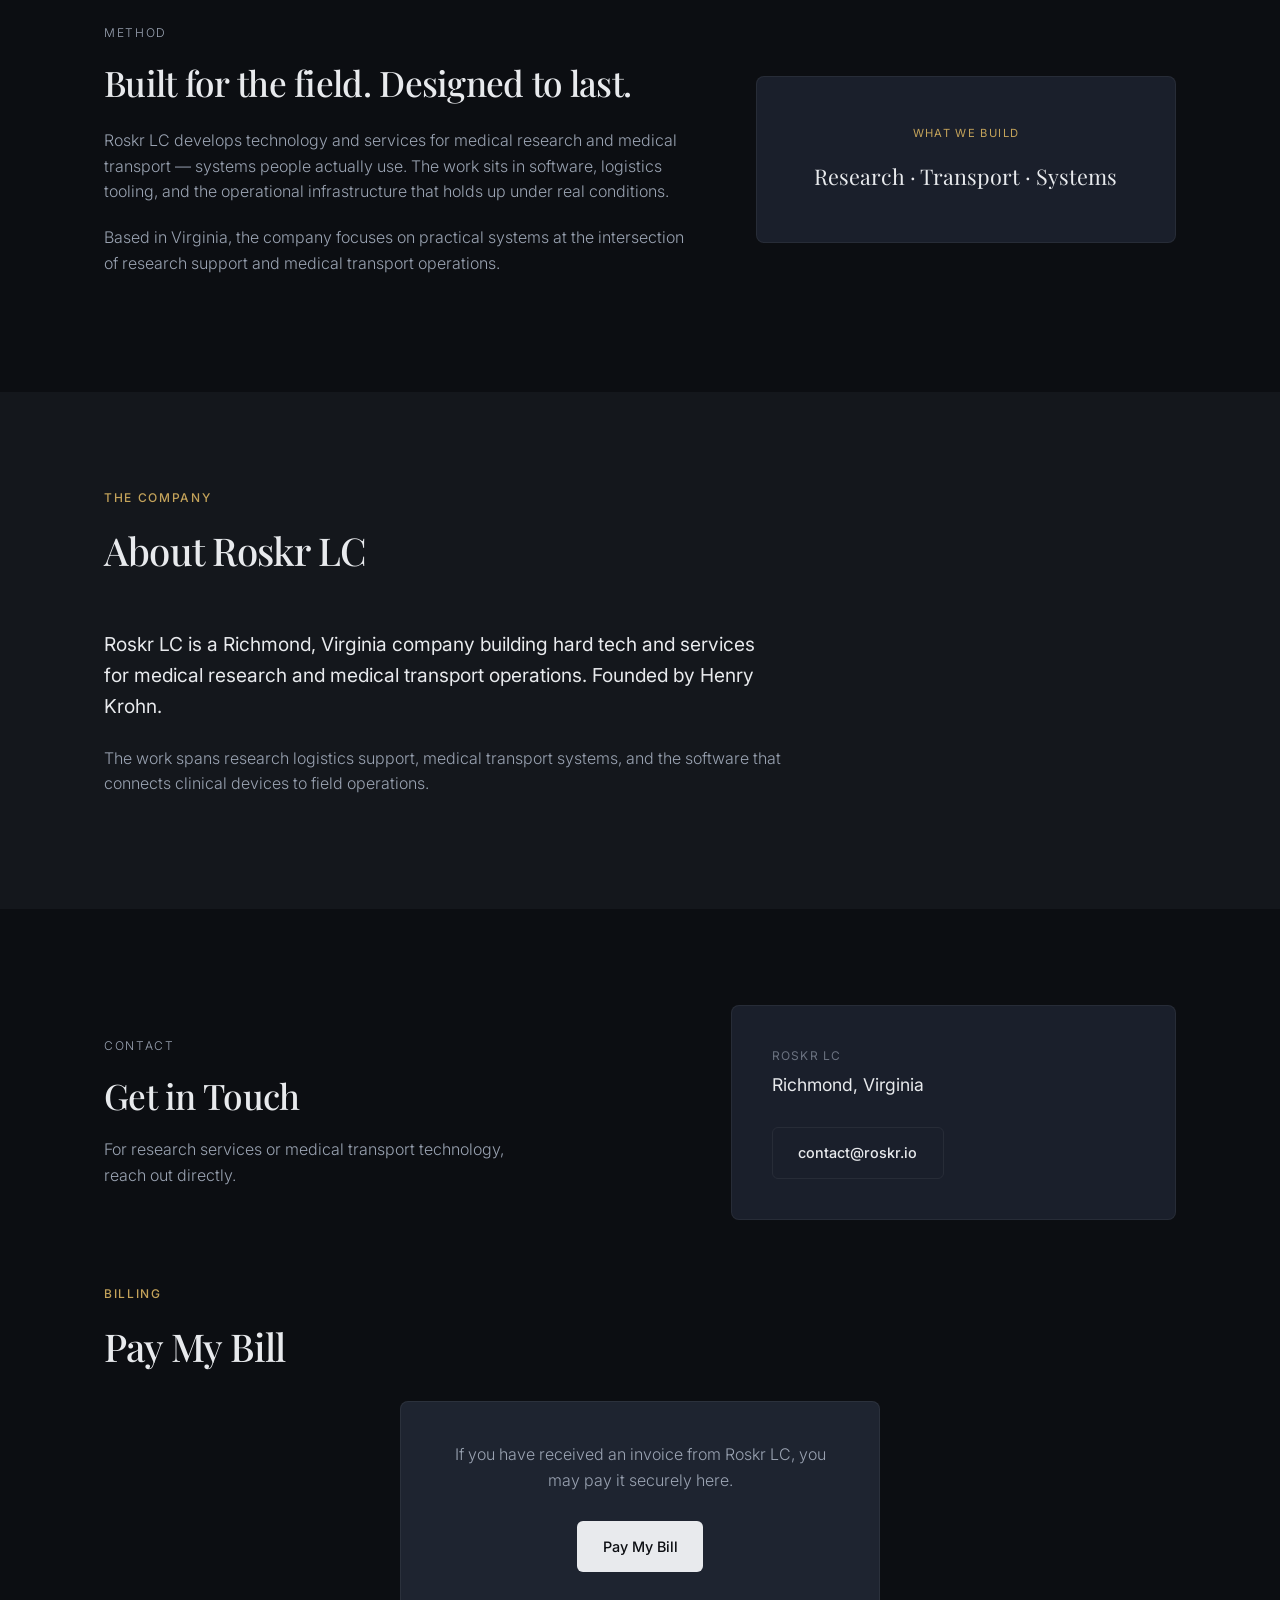
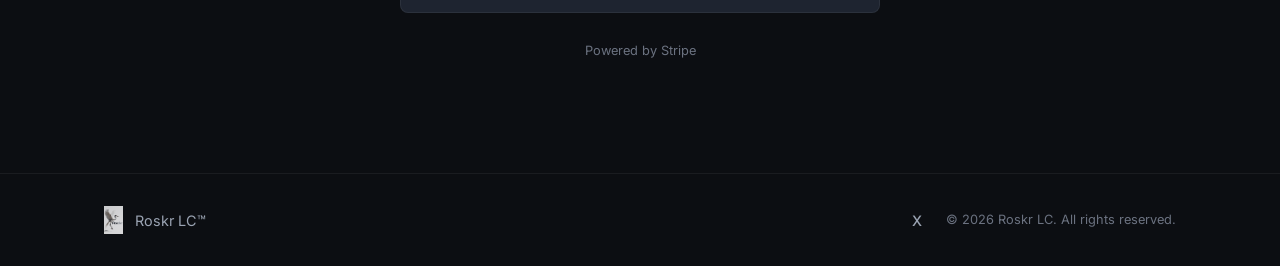
==== commit 7a9deca1: "Reposition public site around research services and transport tech Drop consulting, government relat" ====
--- a/index.html
+++ b/index.html
@@ -3,8 +3,8 @@
 <head>
   <meta charset="UTF-8">
   <meta name="viewport" content="width=device-width, initial-scale=1.0">
-  <title>Roskr LC | Strategic Consulting & Government Relations</title>
-  <meta name="description" content="Roskr LC provides high-level consulting and government relations services in emergency services, organ and tissue transplant systems, and software integrations.">
+  <title>Roskr LC | Medical Research Services & Transport Technology</title>
+  <meta name="description" content="Roskr LC provides medical research services and medical transport technology — research logistics support, field-ready systems, and operations software. Richmond, Virginia.">
   <link rel="icon" type="image/png" href="favicon.png">
   <link rel="stylesheet" href="styles.css">
   <link rel="preconnect" href="https://fonts.googleapis.com">
@@ -26,7 +26,7 @@
       </button>
 
       <nav class="nav" id="main-nav">
-        <a href="#practice">Practice Areas</a>
+        <a href="#practice">Capabilities</a>
         <a href="#approach">Approach</a>
         <a href="#about">About</a>
         <a href="#contact" class="nav-cta">Contact</a>
@@ -38,42 +38,42 @@
   <!-- Hero -->
   <section class="hero">
     <div class="container hero-content">
-      <p class="eyebrow">Strategic Advisory</p>
-      <h1>Clarity at the intersection of policy, systems, and care.</h1>
+      <p class="eyebrow">Medical Research &amp; Transport</p>
+      <h1>Medical research services and transport technology.</h1>
       <p class="hero-sub">
-        Roskr LC advises leaders in emergency services, organ and tissue transplant systems, and complex software integrations — with a focus on government relations and long-term structural outcomes.
+        Roskr LC builds research-support services and hard medical transport tech — software, field systems, and the operational tooling that keeps critical work moving.
       </p>
-      <a href="#contact" class="btn btn-primary">Request a Confidential Consultation</a>
+      <a href="#contact" class="btn btn-primary">Get in Touch</a>
     </div>
   </section>
 
-  <!-- Practice Areas -->
+  <!-- Capabilities -->
   <section id="practice" class="section practice">
     <div class="container">
       <div class="section-header">
         <p class="eyebrow">Focus</p>
-        <h2>Practice Areas</h2>
+        <h2>Capabilities</h2>
       </div>
       <div class="practice-grid">
         <article class="practice-card">
           <div class="card-accent"></div>
-          <h3>Government Relations</h3>
-          <p>Strategic counsel on policy, regulatory frameworks, and intergovernmental coordination within emergency services and transplant systems.</p>
+          <h3>Research Logistics</h3>
+          <p>Support for medical research operations — specimen handling, chain-of-custody logistics, and the services research programs depend on.</p>
         </article>
         <article class="practice-card">
           <div class="card-accent"></div>
-          <h3>Emergency Services</h3>
-          <p>Advisory support for system design, stakeholder alignment, and high-level operational strategy across emergency response networks.</p>
+          <h3>Transport Technology</h3>
+          <p>Software and systems for medical transport operations — coordination, tracking, and the tools crews and coordinators use in the field.</p>
         </article>
         <article class="practice-card">
           <div class="card-accent"></div>
-          <h3>Organ & Tissue Systems</h3>
-          <p>Consulting on the structural, policy, and integration challenges that shape organ and tissue transplant ecosystems.</p>
+          <h3>Field-Ready Systems</h3>
+          <p>Rugged logistics technology for critical-care environments — practical, durable systems designed to work outside the lab and beyond the office.</p>
         </article>
         <article class="practice-card">
           <div class="card-accent"></div>
-          <h3>Software Integration</h3>
-          <p>Guidance on complex system integrations that connect clinical, logistical, and governmental platforms without operational conflict.</p>
+          <h3>Clinical–Ops Integration</h3>
+          <p>Connecting clinical devices with operations software so status, data, and workflows stay aligned across research and transport operations.</p>
         </article>
       </div>
     </div>
@@ -84,18 +84,18 @@
     <div class="container approach-inner">
       <div class="approach-text">
         <p class="eyebrow">Method</p>
-        <h2>Discreet. Structured. Outcomes-focused.</h2>
+        <h2>Built for the field. Designed to last.</h2>
         <p>
-          Roskr LC works at the strategic layer — advising executives, boards, and public-sector leaders on the systems and relationships that determine long-term performance. Engagements are confidential, precisely scoped, and designed to protect existing operational relationships.
+          Roskr LC develops technology and services for medical research and medical transport — systems people actually use. The work sits in software, logistics tooling, and the operational infrastructure that holds up under real conditions.
         </p>
         <p>
-          The firm draws on deep experience within Virginia’s emergency services and medical transport landscape while maintaining a clear separation from day-to-day operational delivery.
+          Based in Virginia, the company focuses on practical systems at the intersection of research support and medical transport operations.
         </p>
       </div>
       <div class="approach-visual">
         <div class="visual-panel">
-          <span class="visual-label">Primary Lens</span>
-          <p>Policy · Systems · Relationships</p>
+          <span class="visual-label">What We Build</span>
+          <p>Research · Transport · Systems</p>
         </div>
       </div>
     </div>
@@ -105,15 +105,15 @@
   <section id="about" class="section about">
     <div class="container">
       <div class="section-header">
-        <p class="eyebrow">The Firm</p>
+        <p class="eyebrow">The Company</p>
         <h2>About Roskr LC</h2>
       </div>
       <div class="about-content">
         <p class="lead">
-          Roskr LC is a Richmond-based advisory firm founded by Henry Krohn. The practice centers on high-level consulting and government relations across emergency services, organ and tissue transplant systems, and the software platforms that connect them.
+          Roskr LC is a Richmond, Virginia company building hard tech and services for medical research and medical transport operations. Founded by Henry Krohn.
         </p>
         <p>
-          The firm is built on long-standing relationships within hospitals, emergency networks, and government at multiple levels. Its work remains deliberately distinct from operational medical transport services, allowing clients to engage without conflict or overlap.
+          The work spans research logistics support, medical transport systems, and the software that connects clinical devices to field operations.
         </p>
       </div>
     </div>
@@ -123,10 +123,10 @@
   <section id="contact" class="section contact">
     <div class="container contact-inner">
       <div class="contact-text">
-        <p class="eyebrow">Engage</p>
-        <h2>Confidential Inquiries</h2>
+        <p class="eyebrow">Contact</p>
+        <h2>Get in Touch</h2>
         <p>
-          For strategic advisory and government relations matters, please reach out directly. All communications are treated as confidential.
+          For research services or medical transport technology, reach out directly.
         </p>
       </div>
       <div class="contact-card">
@@ -186,4 +186,4 @@
     });
   </script>
 </body>
-</html>+</html>
--- a/styles.css
+++ b/styles.css
@@ -406,52 +406,25 @@
   color: var(--text-primary);
 }
 
-/* ---------- Payments ---------- */
+/* ---------- Payments / Pay My Bill ---------- */
 .payments-block {
   margin-top: 1rem;
 }
 
-.payments-grid {
-  display: grid;
-  grid-template-columns: repeat(auto-fit, minmax(280px, 1fr));
-  gap: 1.5rem;
-}
-
-.payment-card {
+.pay-bill-card {
   background: var(--bg-card);
   border: 1px solid var(--border-subtle);
   border-radius: 8px;
-  padding: 2rem;
-  display: flex;
-  flex-direction: column;
-}
-
-.payment-card h3 {
-  font-family: 'Inter', sans-serif;
-  font-size: 1.15rem;
-  font-weight: 500;
-  margin-bottom: 0.75rem;
-}
-
-.payment-price {
-  font-size: 1.8rem;
-  font-weight: 500;
-  color: var(--text-primary);
-  margin-bottom: 0.75rem;
-}
-
-.payment-price span {
-  font-size: 1rem;
-  color: var(--text-secondary);
-  font-weight: 400;
-}
-
-.payment-desc {
-  font-size: 0.95rem;
+  padding: 2.5rem;
+  text-align: center;
+  max-width: 480px;
+  margin: 0 auto;
+}
+
+.pay-bill-card p {
   color: var(--text-secondary);
   font-weight: 300;
-  margin-bottom: 1.5rem;
-  flex-grow: 1;
+  margin-bottom: 1.75rem;
 }
 
 .powered-by {
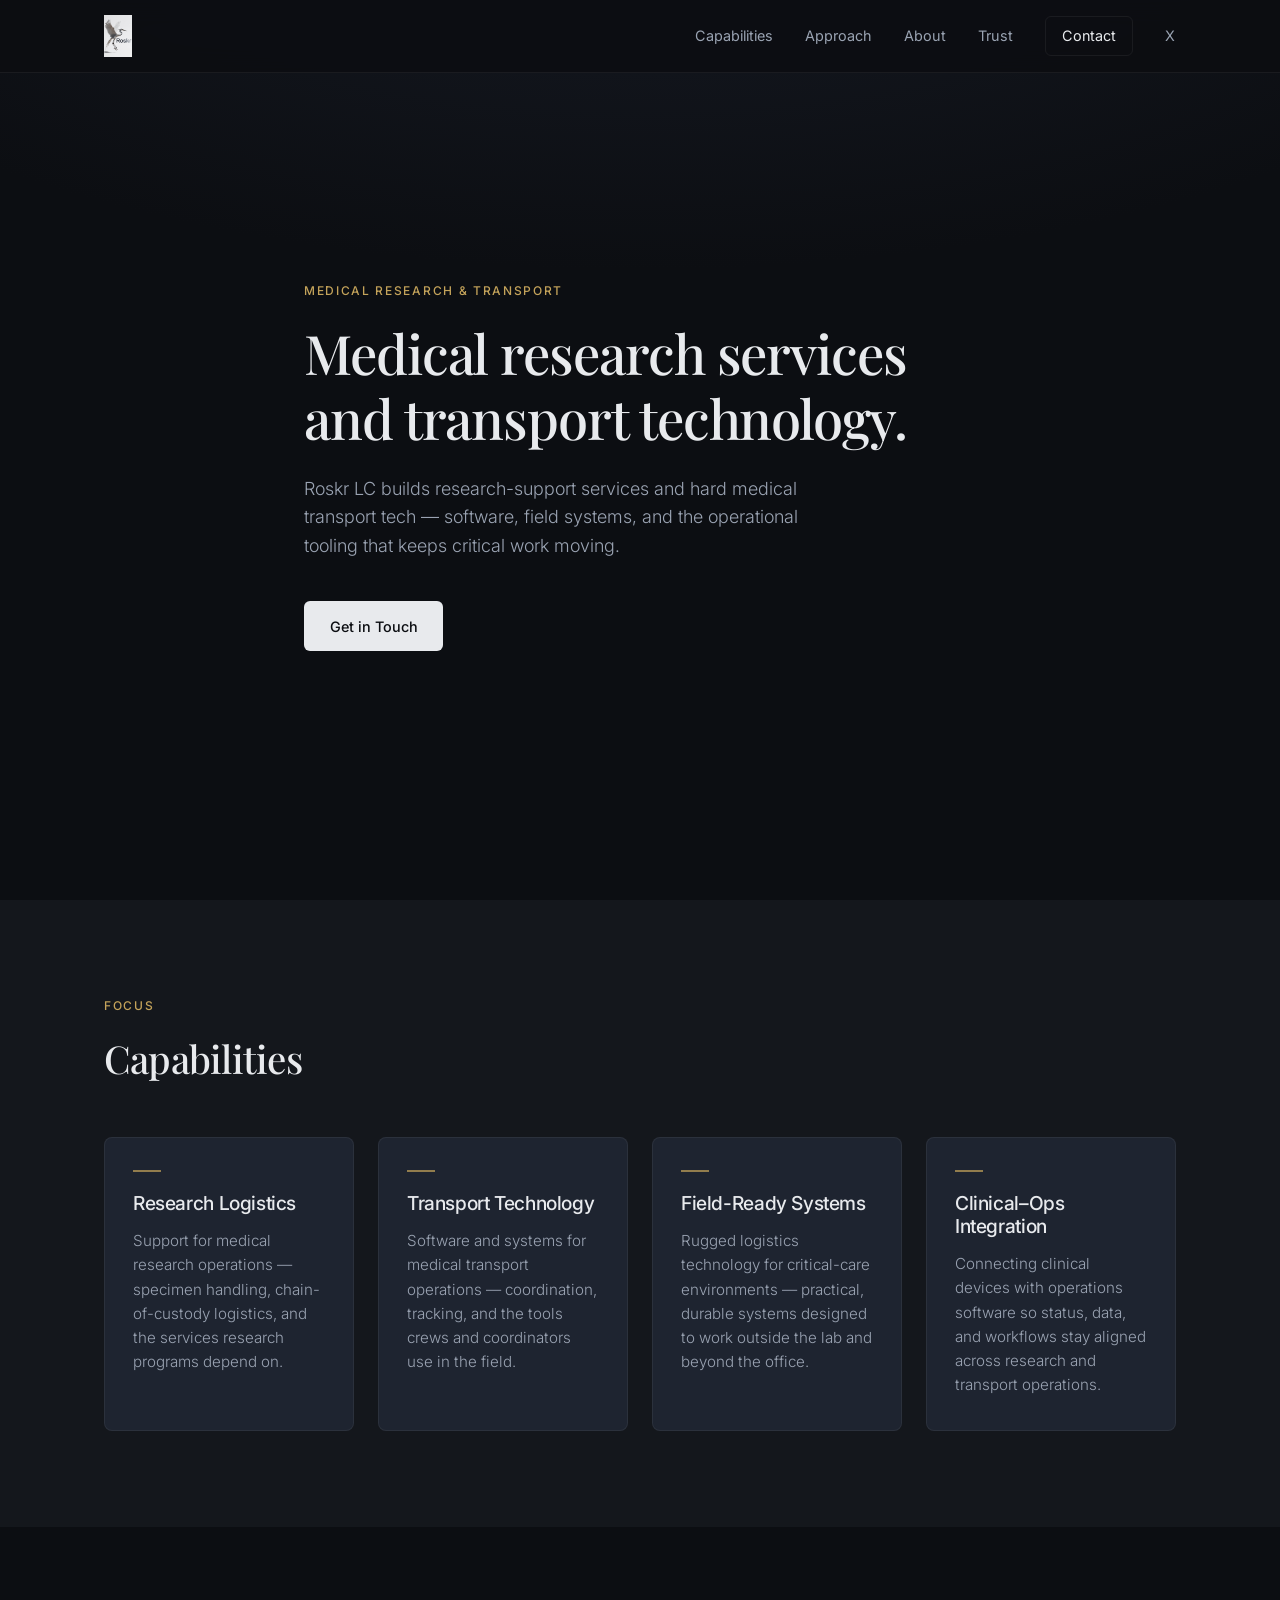
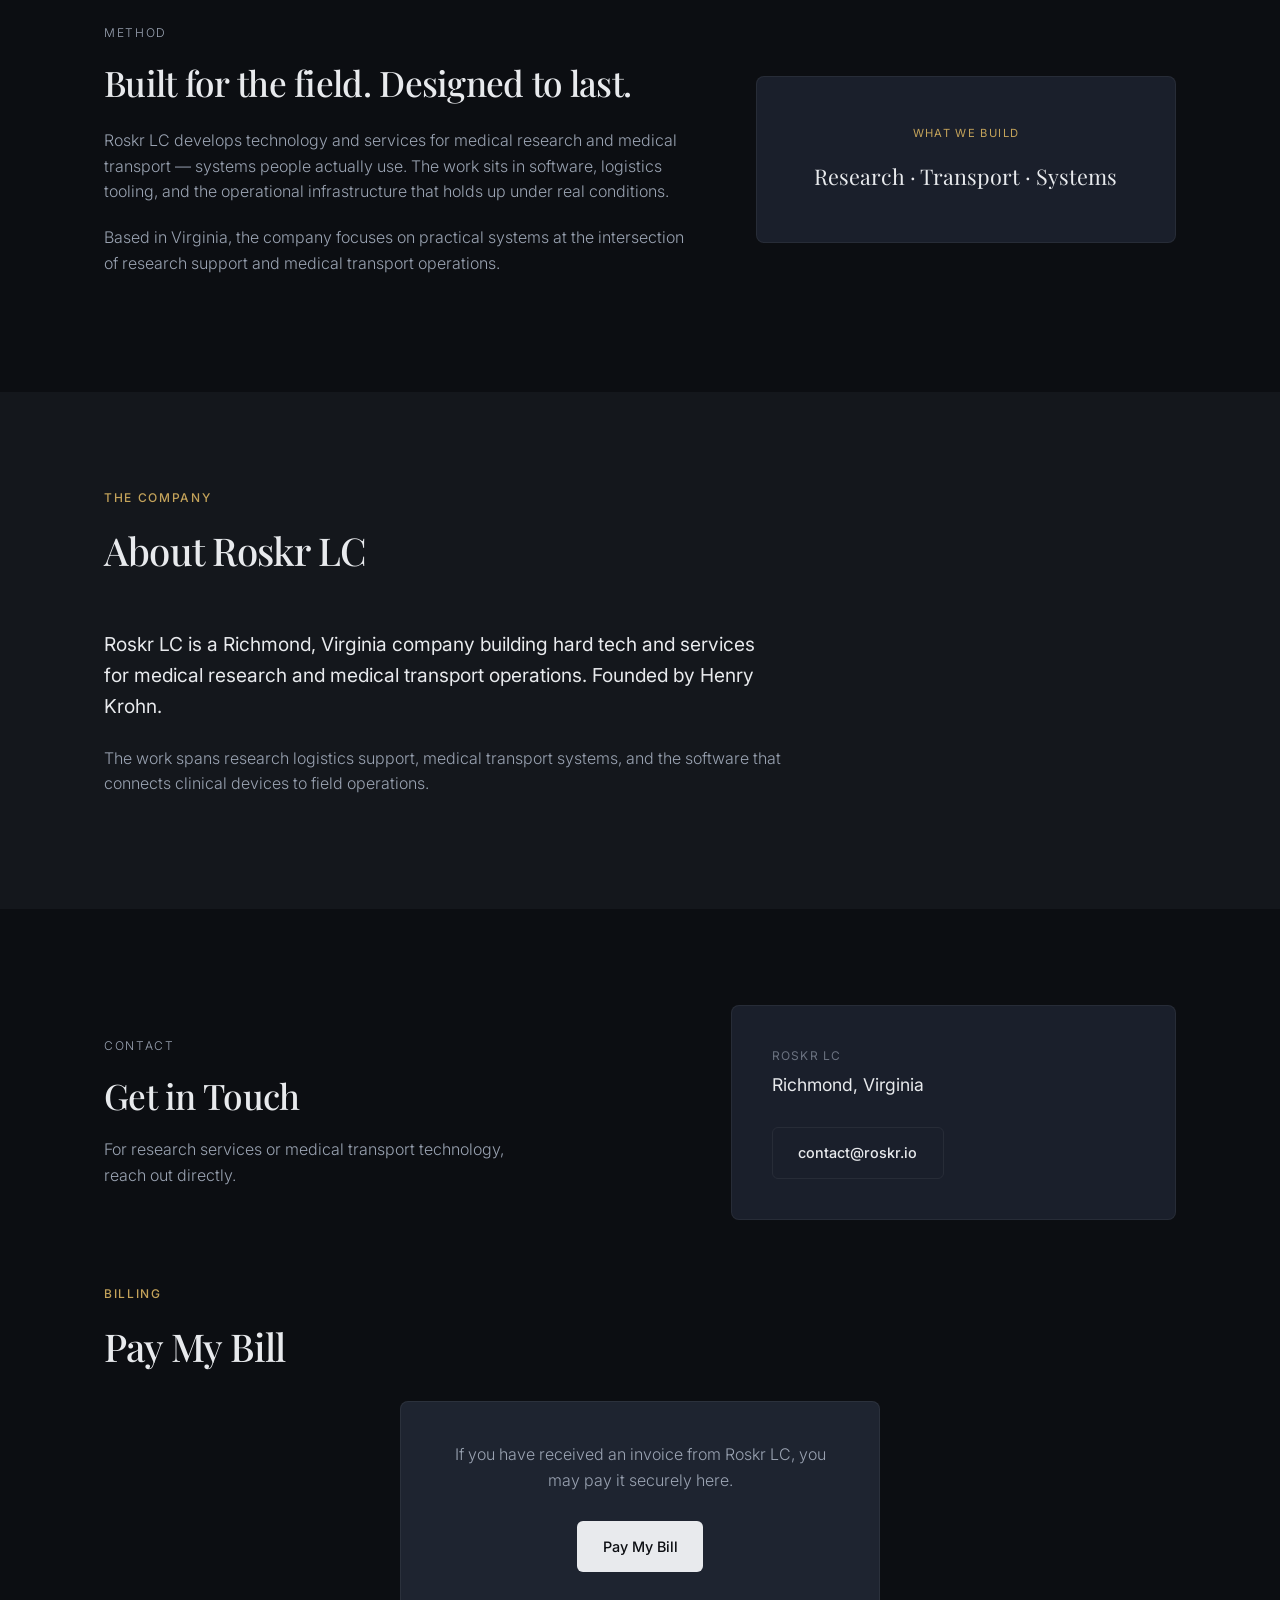
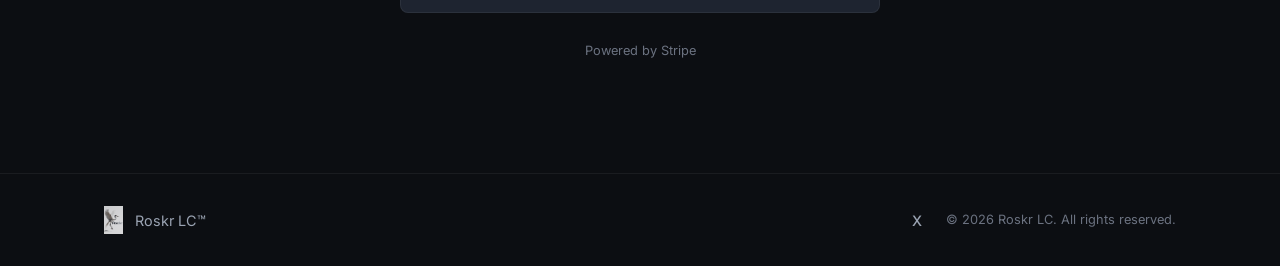
==== commit 27313b55: "Add RUNE-E Trust & Readiness page (/trust/) from Pages trust pack v1; nav link" ====
--- a/index.html
+++ b/index.html
@@ -29,6 +29,7 @@
         <a href="#practice">Capabilities</a>
         <a href="#approach">Approach</a>
         <a href="#about">About</a>
+        <a href="/trust/">Trust</a>
         <a href="#contact" class="nav-cta">Contact</a>
         <a href="https://x.com/RoskrLC" target="_blank" rel="noopener noreferrer" class="nav-social" aria-label="Roskr LC on X">X</a>
       </nav>
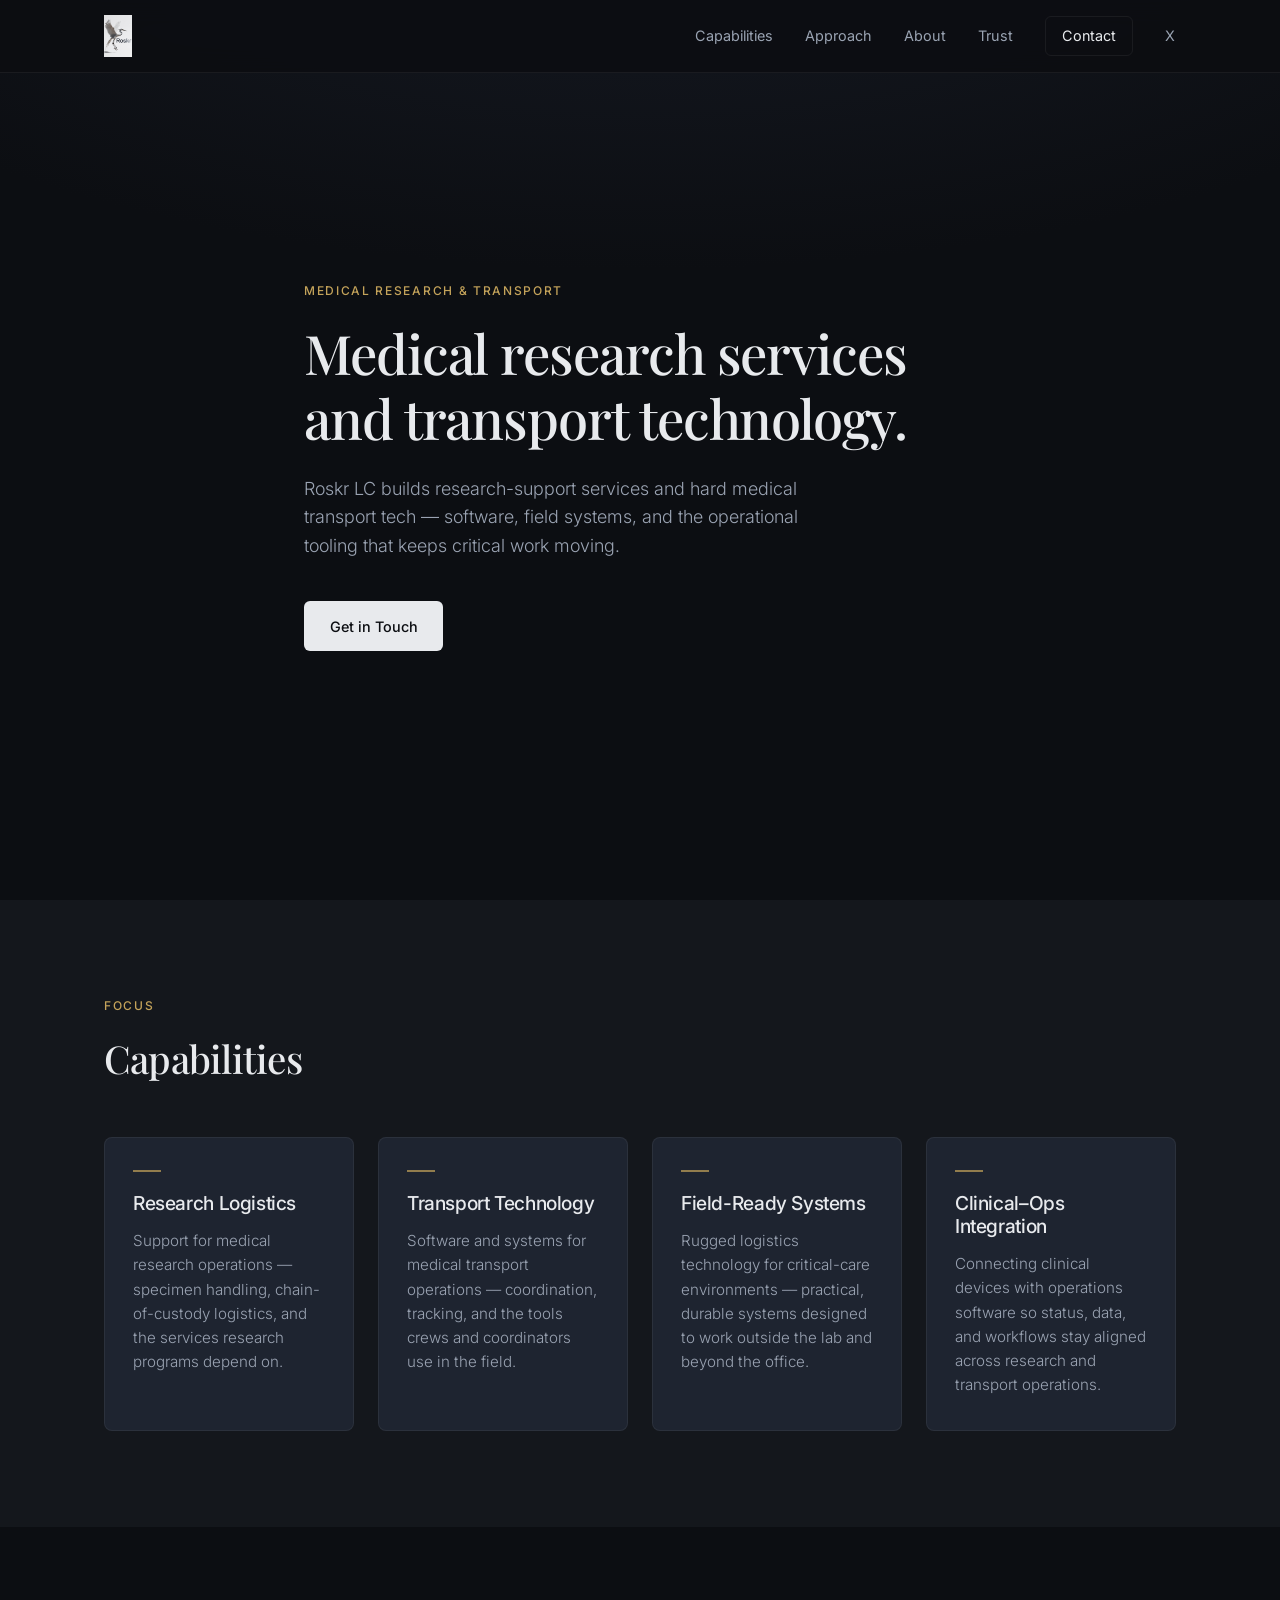
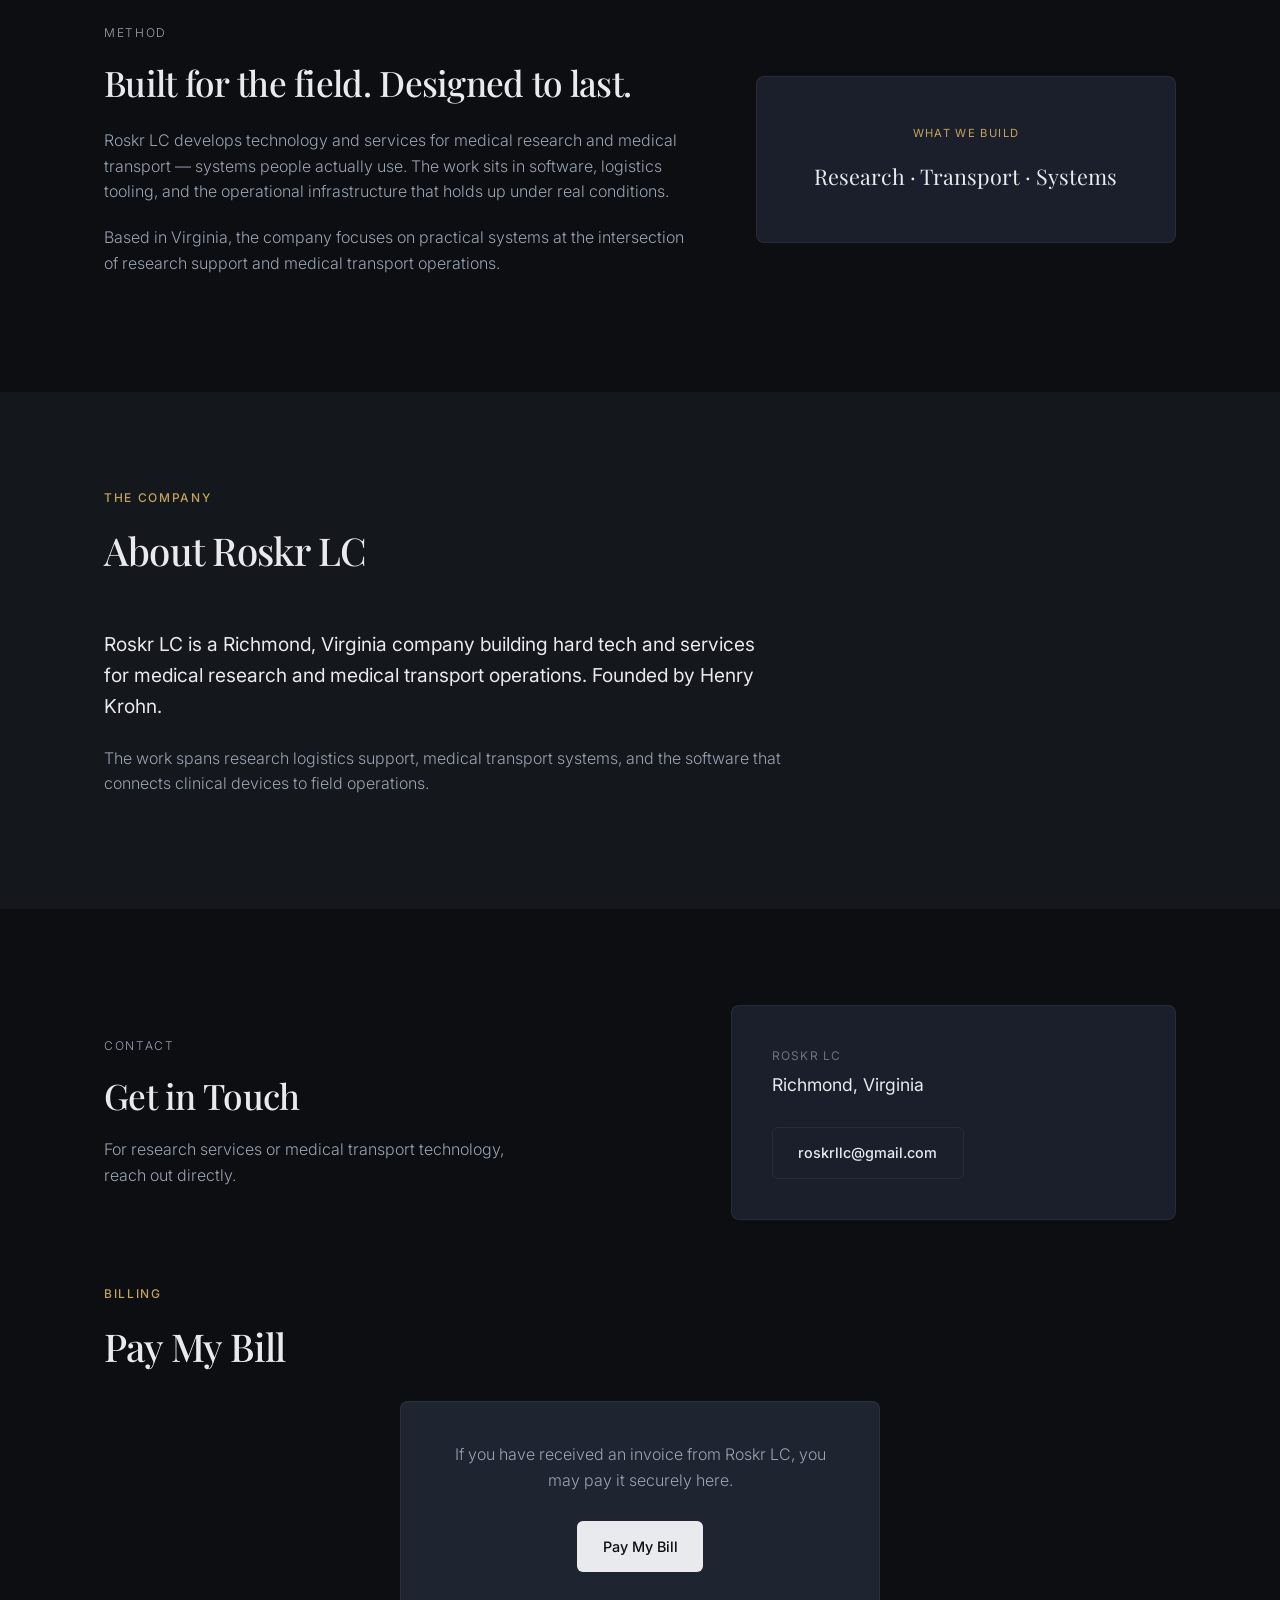
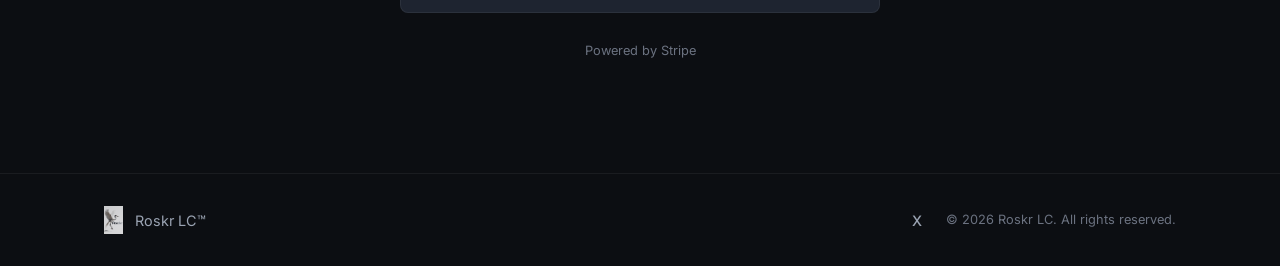
==== commit a161d5da: "Switch site contact mailto to roskrllc@gmail.com (home + /trust/)" ====
--- a/index.html
+++ b/index.html
@@ -133,7 +133,7 @@
       <div class="contact-card">
         <p class="contact-label">Roskr LC</p>
         <p class="contact-detail">Richmond, Virginia</p>
-        <a href="mailto:contact@roskr.io" class="btn btn-secondary">contact@roskr.io</a>
+        <a href="mailto:roskrllc@gmail.com" class="btn btn-secondary">roskrllc@gmail.com</a>
       </div>
     </div>
 
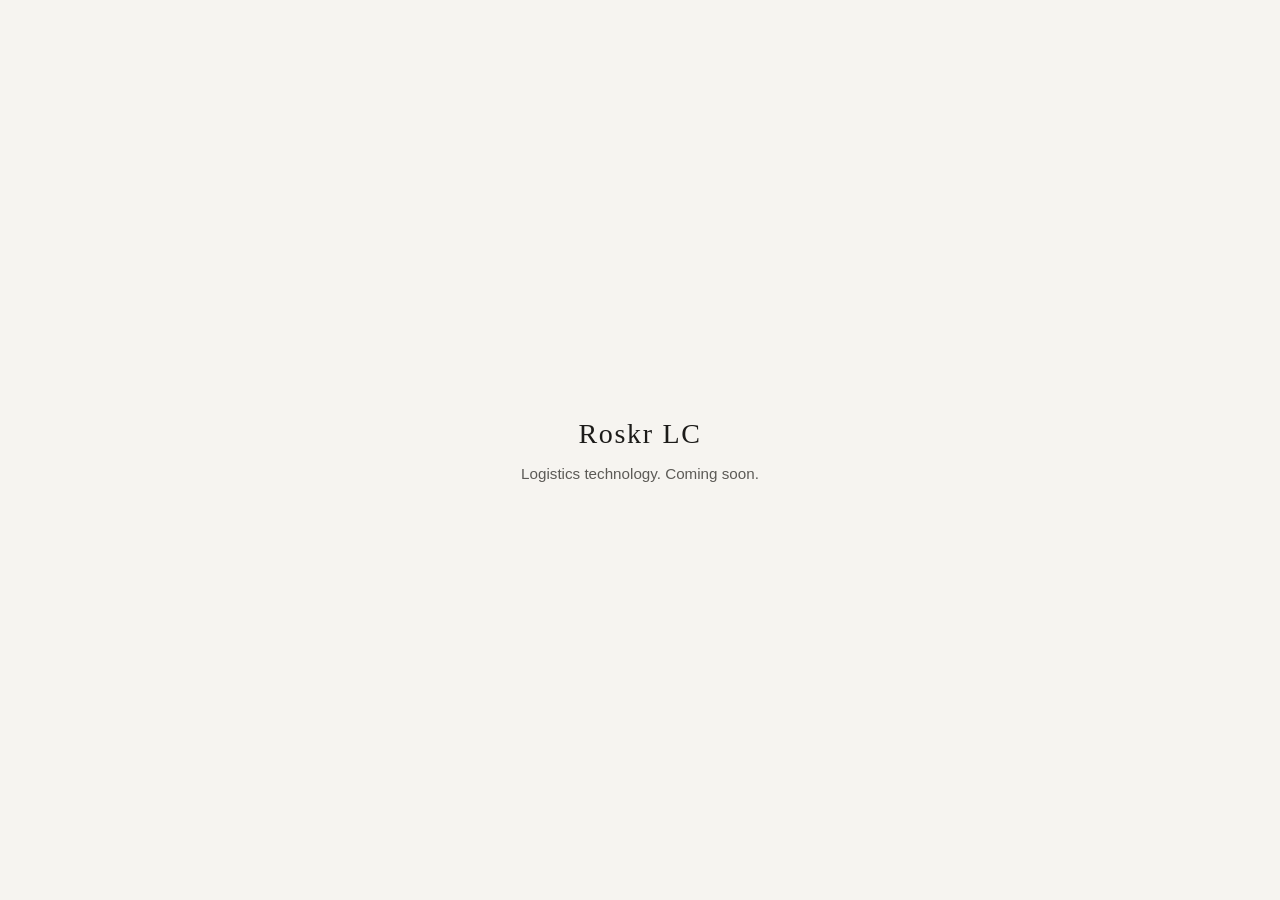
==== commit cb4d7419: "Replace public site with a minimal landing page Take roskr.io incognito for a few months: serve only" ====
--- a/index.html
+++ b/index.html
@@ -3,188 +3,39 @@
 <head>
   <meta charset="UTF-8">
   <meta name="viewport" content="width=device-width, initial-scale=1.0">
-  <title>Roskr LC | Medical Research Services & Transport Technology</title>
-  <meta name="description" content="Roskr LC provides medical research services and medical transport technology — research logistics support, field-ready systems, and operations software. Richmond, Virginia.">
-  <link rel="icon" type="image/png" href="favicon.png">
-  <link rel="stylesheet" href="styles.css">
-  <link rel="preconnect" href="https://fonts.googleapis.com">
-  <link rel="preconnect" href="https://fonts.gstatic.com" crossorigin>
-  <link href="https://fonts.googleapis.com/css2?family=Inter:wght@300;400;500;600&family=Playfair+Display:wght@500;600&display=swap" rel="stylesheet">
+  <meta name="robots" content="noindex, nofollow">
+  <title>Roskr LC</title>
+  <style>
+    * { box-sizing: border-box; margin: 0; padding: 0; }
+    html, body { height: 100%; }
+    body {
+      display: flex;
+      align-items: center;
+      justify-content: center;
+      background: #f6f4f0;
+      color: #1c1b19;
+      font-family: Georgia, "Times New Roman", Times, serif;
+      -webkit-font-smoothing: antialiased;
+    }
+    main { text-align: center; padding: 2rem; }
+    h1 {
+      font-weight: 500;
+      font-size: 1.75rem;
+      letter-spacing: 0.06em;
+    }
+    p {
+      margin-top: 0.9rem;
+      font-family: -apple-system, BlinkMacSystemFont, "Segoe UI", Helvetica, Arial, sans-serif;
+      font-size: 0.95rem;
+      font-weight: 400;
+      color: #5c5a56;
+    }
+  </style>
 </head>
 <body>
-  <!-- Navigation -->
-  <header class="header">
-    <div class="container header-inner">
-      <a href="#" class="logo">
-        <img src="logo.png" alt="Roskr" class="logo-img">
-      </a>
-
-      <button class="nav-toggle" aria-label="Toggle menu" aria-expanded="false">
-        <span></span>
-        <span></span>
-        <span></span>
-      </button>
-
-      <nav class="nav" id="main-nav">
-        <a href="#practice">Capabilities</a>
-        <a href="#approach">Approach</a>
-        <a href="#about">About</a>
-        <a href="/trust/">Trust</a>
-        <a href="#contact" class="nav-cta">Contact</a>
-        <a href="https://x.com/RoskrLC" target="_blank" rel="noopener noreferrer" class="nav-social" aria-label="Roskr LC on X">X</a>
-      </nav>
-    </div>
-  </header>
-
-  <!-- Hero -->
-  <section class="hero">
-    <div class="container hero-content">
-      <p class="eyebrow">Medical Research &amp; Transport</p>
-      <h1>Medical research services and transport technology.</h1>
-      <p class="hero-sub">
-        Roskr LC builds research-support services and hard medical transport tech — software, field systems, and the operational tooling that keeps critical work moving.
-      </p>
-      <a href="#contact" class="btn btn-primary">Get in Touch</a>
-    </div>
-  </section>
-
-  <!-- Capabilities -->
-  <section id="practice" class="section practice">
-    <div class="container">
-      <div class="section-header">
-        <p class="eyebrow">Focus</p>
-        <h2>Capabilities</h2>
-      </div>
-      <div class="practice-grid">
-        <article class="practice-card">
-          <div class="card-accent"></div>
-          <h3>Research Logistics</h3>
-          <p>Support for medical research operations — specimen handling, chain-of-custody logistics, and the services research programs depend on.</p>
-        </article>
-        <article class="practice-card">
-          <div class="card-accent"></div>
-          <h3>Transport Technology</h3>
-          <p>Software and systems for medical transport operations — coordination, tracking, and the tools crews and coordinators use in the field.</p>
-        </article>
-        <article class="practice-card">
-          <div class="card-accent"></div>
-          <h3>Field-Ready Systems</h3>
-          <p>Rugged logistics technology for critical-care environments — practical, durable systems designed to work outside the lab and beyond the office.</p>
-        </article>
-        <article class="practice-card">
-          <div class="card-accent"></div>
-          <h3>Clinical–Ops Integration</h3>
-          <p>Connecting clinical devices with operations software so status, data, and workflows stay aligned across research and transport operations.</p>
-        </article>
-      </div>
-    </div>
-  </section>
-
-  <!-- Approach -->
-  <section id="approach" class="section approach">
-    <div class="container approach-inner">
-      <div class="approach-text">
-        <p class="eyebrow">Method</p>
-        <h2>Built for the field. Designed to last.</h2>
-        <p>
-          Roskr LC develops technology and services for medical research and medical transport — systems people actually use. The work sits in software, logistics tooling, and the operational infrastructure that holds up under real conditions.
-        </p>
-        <p>
-          Based in Virginia, the company focuses on practical systems at the intersection of research support and medical transport operations.
-        </p>
-      </div>
-      <div class="approach-visual">
-        <div class="visual-panel">
-          <span class="visual-label">What We Build</span>
-          <p>Research · Transport · Systems</p>
-        </div>
-      </div>
-    </div>
-  </section>
-
-  <!-- About -->
-  <section id="about" class="section about">
-    <div class="container">
-      <div class="section-header">
-        <p class="eyebrow">The Company</p>
-        <h2>About Roskr LC</h2>
-      </div>
-      <div class="about-content">
-        <p class="lead">
-          Roskr LC is a Richmond, Virginia company building hard tech and services for medical research and medical transport operations. Founded by Henry Krohn.
-        </p>
-        <p>
-          The work spans research logistics support, medical transport systems, and the software that connects clinical devices to field operations.
-        </p>
-      </div>
-    </div>
-  </section>
-
-  <!-- Contact -->
-  <section id="contact" class="section contact">
-    <div class="container contact-inner">
-      <div class="contact-text">
-        <p class="eyebrow">Contact</p>
-        <h2>Get in Touch</h2>
-        <p>
-          For research services or medical transport technology, reach out directly.
-        </p>
-      </div>
-      <div class="contact-card">
-        <p class="contact-label">Roskr LC</p>
-        <p class="contact-detail">Richmond, Virginia</p>
-        <a href="mailto:roskrllc@gmail.com" class="btn btn-secondary">roskrllc@gmail.com</a>
-      </div>
-    </div>
-
-    <!-- Payments -->
-    <div class="container payments-block">
-      <div class="section-header" style="margin-top: 4rem; margin-bottom: 2rem;">
-        <p class="eyebrow">Billing</p>
-        <h2>Pay My Bill</h2>
-      </div>
-      <div class="pay-bill-card">
-        <p>If you have received an invoice from Roskr LC, you may pay it securely here.</p>
-        <a href="https://buy.stripe.com/3cIfZhelK563eqT54JfnO00" target="_blank" rel="noopener" class="btn btn-primary">Pay My Bill</a>
-      </div>
-      <p class="powered-by">
-        <a href="https://stripe.com" target="_blank" rel="noopener noreferrer">Powered by Stripe</a>
-      </p>
-    </div>
-  </section>
-
-  <!-- Footer -->
-  <footer class="footer">
-    <div class="container footer-inner">
-      <div class="footer-brand">
-        <img src="logo.png" alt="Roskr" class="footer-logo">
-        <span>Roskr LC™</span>
-      </div>
-      <div class="footer-right">
-        <a href="https://x.com/RoskrLC" target="_blank" rel="noopener noreferrer" class="footer-x">X</a>
-        <p class="footer-copy">© 2026 Roskr LC. All rights reserved.</p>
-      </div>
-    </div>
-  </footer>
-
-  <script>
-    const toggle = document.querySelector('.nav-toggle');
-    const nav = document.getElementById('main-nav');
-
-    toggle.addEventListener('click', () => {
-      const isOpen = nav.classList.toggle('open');
-      toggle.setAttribute('aria-expanded', isOpen);
-      toggle.classList.toggle('active', isOpen);
-    });
-
-    // Close menu when a link is clicked
-    nav.querySelectorAll('a').forEach(link => {
-      link.addEventListener('click', () => {
-        nav.classList.remove('open');
-        toggle.classList.remove('active');
-        toggle.setAttribute('aria-expanded', 'false');
-      });
-    });
-  </script>
+  <main>
+    <h1>Roskr LC</h1>
+    <p>Logistics technology. Coming soon.</p>
+  </main>
 </body>
 </html>
